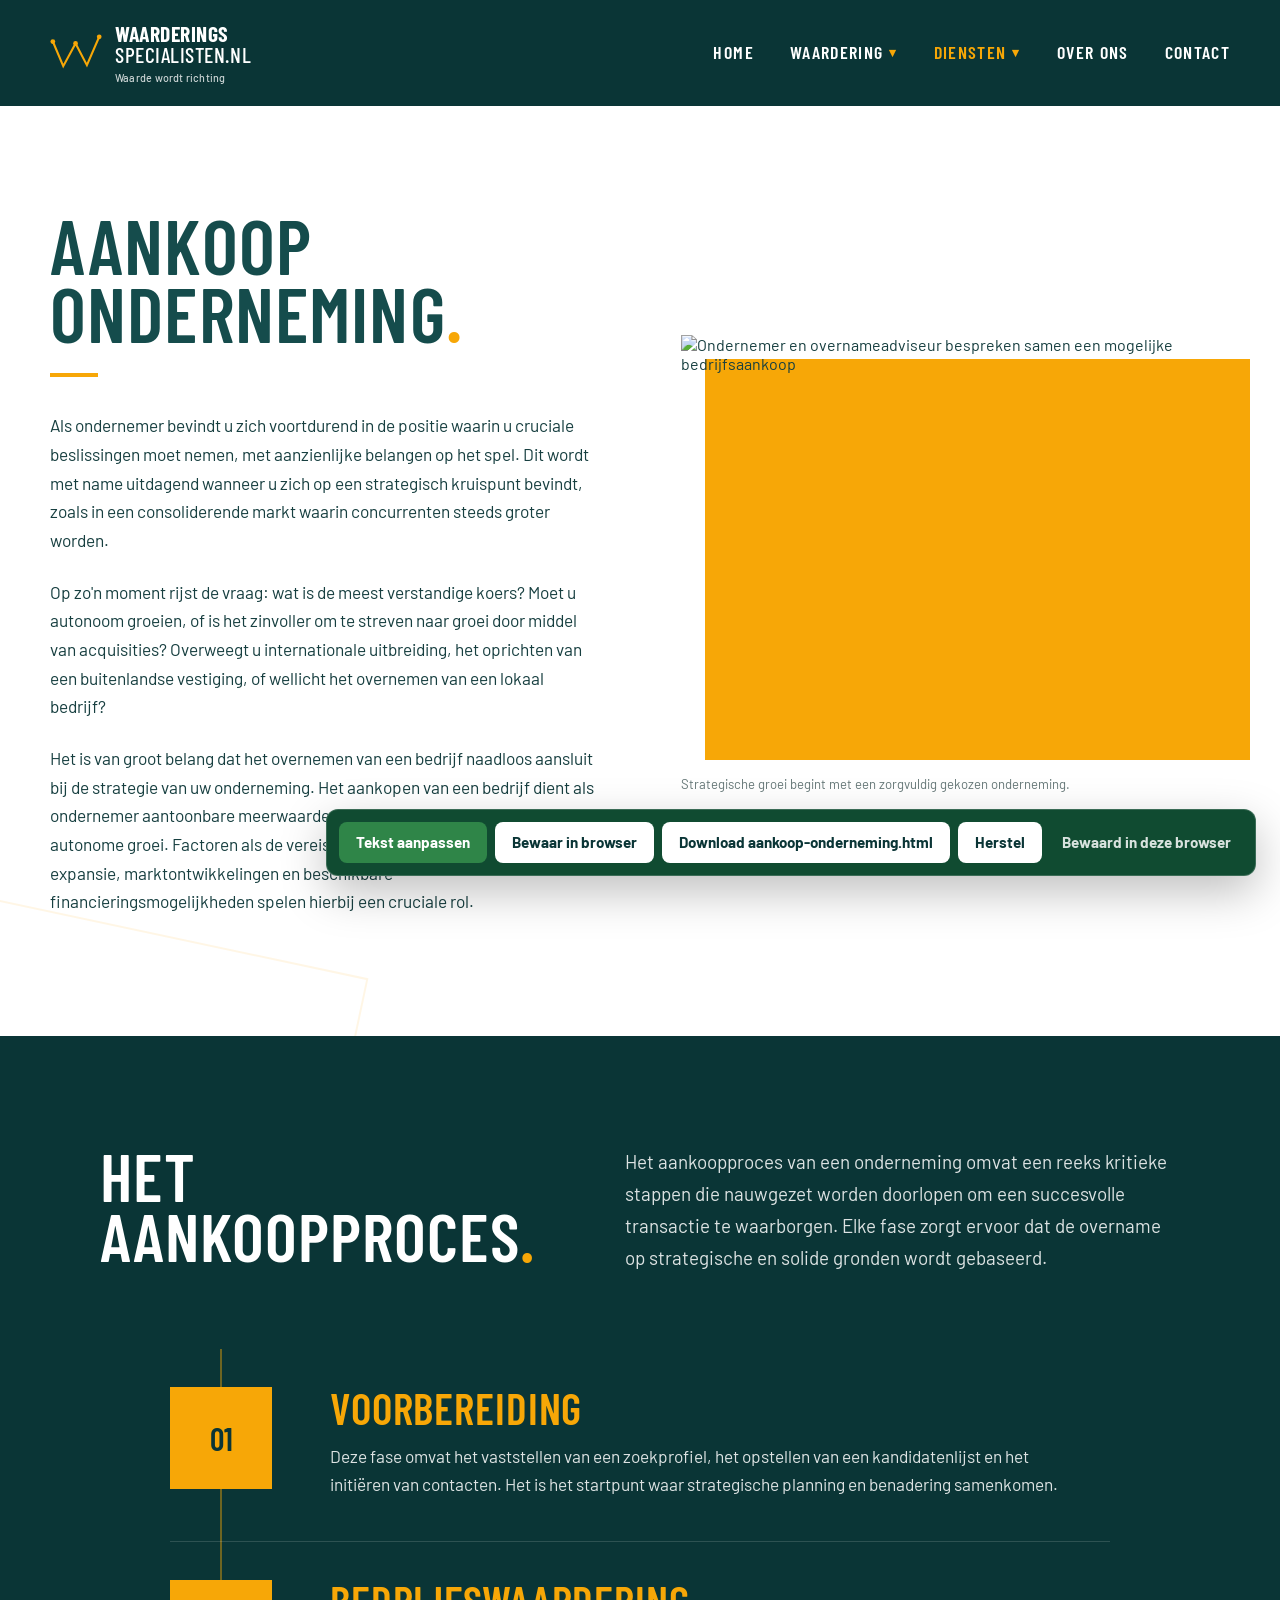
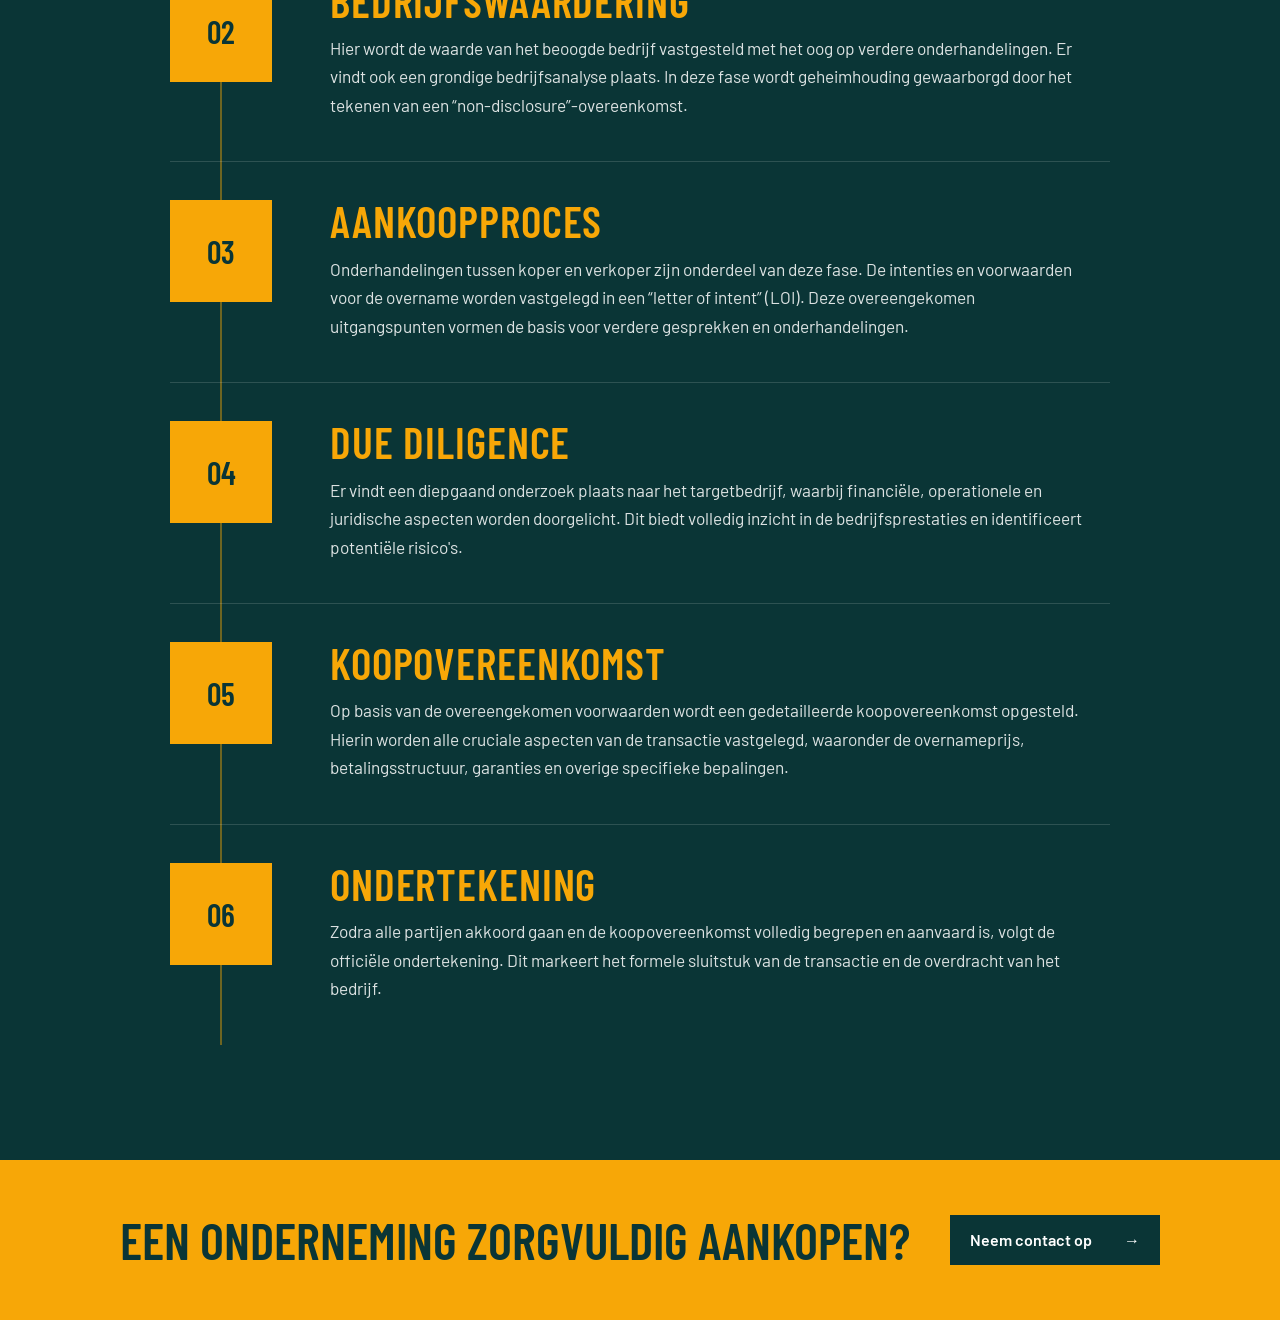
==== aankoop-onderneming.html @ 6576b776 "Add files via upload" ====
<!doctype html>
<html lang="nl">
<head>
  <meta charset="UTF-8">
  <meta name="viewport" content="width=device-width, initial-scale=1.0">
  <meta name="description" content="Begeleiding bij de aankoop van een onderneming: van voorbereiding en bedrijfswaardering tot due diligence, koopovereenkomst en ondertekening.">
  <title>Aankoop onderneming | Waarderingsspecialisten.nl</title>
  <link rel="preconnect" href="https://fonts.googleapis.com">
  <link rel="preconnect" href="https://fonts.gstatic.com" crossorigin>
  <link href="https://fonts.googleapis.com/css2?family=Barlow:wght@400;500;600;700&family=Barlow+Condensed:wght@500;600;700&display=swap" rel="stylesheet">
  <link rel="stylesheet" href="styles.css">
</head>
<body class="subpage sale-page purchase-page">
  <header class="site-header">
    <a class="brand" href="index.html#home" aria-label="Waarderingsspecialisten.nl home">
      <svg class="brand-mark" viewBox="0 0 56 42" aria-hidden="true">
        <path d="M3 9 14 35 27 11 39 34 52 4"></path>
        <circle cx="3" cy="9" r="2.5"></circle><circle cx="27" cy="11" r="2.5"></circle><circle cx="52" cy="4" r="2.5"></circle>
      </svg>
      <span class="brand-copy"><strong>WAARDERINGS</strong>SPECIALISTEN.NL<small>Waarde wordt richting</small></span>
    </a>
    <nav class="main-nav" aria-label="Hoofdnavigatie">
      <a href="index.html#home">Home</a>
      <div class="nav-dropdown">
        <button class="nav-dropdown-toggle" type="button" aria-expanded="false">Waardering <span>▾</span></button>
        <div class="dropdown-menu">
          <a href="aanleiding-waardering.html">Aanleiding waardering</a>
          <a href="waarderen.html">Waarderen</a>
        </div>
      </div>
      <div class="nav-dropdown services-dropdown">
        <button class="nav-dropdown-toggle active" type="button" aria-expanded="false">Diensten <span>▾</span></button>
        <div class="dropdown-menu services-menu">
          <div class="submenu-parent">
            <button class="submenu-toggle" type="button" aria-expanded="false">Waardering <span>›</span></button>
            <div class="services-submenu">
              <a href="aanleiding-waardering.html#verkoop">Verkoop onderneming</a>
              <a href="aanleiding-waardering.html#aankoop">Aankoop onderneming</a>
              <a href="aanleiding-waardering.html#overdracht">Bedrijfsoverdracht binnen de familie</a>
              <a href="aanleiding-waardering.html#managementparticipatie">Managementparticipatie</a>
              <a href="aanleiding-waardering.html#echtscheiding">Echtscheiding</a>
              <a href="aanleiding-waardering.html#duurzame-opbrengsten">Duurzame opbrengsten</a>
            </div>
          </div>
          <div class="submenu-parent">
            <button class="submenu-toggle" type="button" aria-expanded="false">Overige diensten <span>›</span></button>
            <div class="services-submenu other-services-submenu">
              <a href="verkoop-onderneming.html">Verkoop onderneming</a>
              <a class="active-submenu" href="aankoop-onderneming.html">Aankoop onderneming</a>
              <a href="groeiformule-mkb.html">Groeiformule voor het MKB</a>
            </div>
          </div>
          <div class="submenu-parent">
            <button class="submenu-toggle" type="button" aria-expanded="false">Kennissessie <span>›</span></button>
            <div class="services-submenu knowledge-submenu">
              <a href="kennissessie-waardebepaling.html">Waardebepaling</a>
              <a href="kennissessie-verkoop-onderneming.html">Verkoop van onderneming</a>
              <a href="kennissessie-aankoop-onderneming.html">Aankoop van onderneming</a>
              <a href="kennissessie-groeiformule-mkb.html">Groeiformule voor het MKB</a>
            </div>
          </div>
        </div>
      </div>
      <a href="over-ons.html">Over ons</a>
      <a href="#contact">Contact</a>
    </nav>
  </header>

  <main>
    <section class="sale-intro" aria-labelledby="purchase-title">
      <div class="sale-intro-grid">
        <div class="sale-copy">
          <h1 id="purchase-title">Aankoop onderneming<span>.</span></h1>
          <div class="gold-line"></div>
          <p>Als ondernemer bevindt u zich voortdurend in de positie waarin u cruciale beslissingen moet nemen, met aanzienlijke belangen op het spel. Dit wordt met name uitdagend wanneer u zich op een strategisch kruispunt bevindt, zoals in een consoliderende markt waarin concurrenten steeds groter worden.</p>
          <p>Op zo'n moment rijst de vraag: wat is de meest verstandige koers? Moet u autonoom groeien, of is het zinvoller om te streven naar groei door middel van acquisities? Overweegt u internationale uitbreiding, het oprichten van een buitenlandse vestiging, of wellicht het overnemen van een lokaal bedrijf?</p>
          <p>Het is van groot belang dat het overnemen van een bedrijf naadloos aansluit bij de strategie van uw onderneming. Het aankopen van een bedrijf dient als ondernemer aantoonbare meerwaarde te bieden ten opzichte van autonome groei. Factoren als de vereiste snelheid van groei, internationale expansie, marktontwikkelingen en beschikbare financieringsmogelijkheden spelen hierbij een cruciale rol.</p>
        </div>
        <figure class="sale-image">
          <img src="assets/aankoop-onderneming.png" alt="Ondernemer en overnameadviseur bespreken samen een mogelijke bedrijfsaankoop">
          <figcaption>Strategische groei begint met een zorgvuldig gekozen onderneming.</figcaption>
        </figure>
      </div>
    </section>

    <section class="sale-process" aria-labelledby="purchase-process-title">
      <div class="sale-process-heading">
        <h2 id="purchase-process-title">Het aankoopproces<span>.</span></h2>
        <p>Het aankoopproces van een onderneming omvat een reeks kritieke stappen die nauwgezet worden doorlopen om een succesvolle transactie te waarborgen. Elke fase zorgt ervoor dat de overname op strategische en solide gronden wordt gebaseerd.</p>
      </div>
      <ol class="process-timeline">
        <li>
          <span class="process-number">01</span>
          <div><h3>Voorbereiding</h3><p>Deze fase omvat het vaststellen van een zoekprofiel, het opstellen van een kandidatenlijst en het initiëren van contacten. Het is het startpunt waar strategische planning en benadering samenkomen.</p></div>
        </li>
        <li>
          <span class="process-number">02</span>
          <div><h3>Bedrijfswaardering</h3><p>Hier wordt de waarde van het beoogde bedrijf vastgesteld met het oog op verdere onderhandelingen. Er vindt ook een grondige bedrijfsanalyse plaats. In deze fase wordt geheimhouding gewaarborgd door het tekenen van een “non-disclosure”-overeenkomst.</p></div>
        </li>
        <li>
          <span class="process-number">03</span>
          <div><h3>Aankoopproces</h3><p>Onderhandelingen tussen koper en verkoper zijn onderdeel van deze fase. De intenties en voorwaarden voor de overname worden vastgelegd in een “letter of intent” (LOI). Deze overeengekomen uitgangspunten vormen de basis voor verdere gesprekken en onderhandelingen.</p></div>
        </li>
        <li>
          <span class="process-number">04</span>
          <div><h3>Due diligence</h3><p>Er vindt een diepgaand onderzoek plaats naar het targetbedrijf, waarbij financiële, operationele en juridische aspecten worden doorgelicht. Dit biedt volledig inzicht in de bedrijfsprestaties en identificeert potentiële risico's.</p></div>
        </li>
        <li>
          <span class="process-number">05</span>
          <div><h3>Koopovereenkomst</h3><p>Op basis van de overeengekomen voorwaarden wordt een gedetailleerde koopovereenkomst opgesteld. Hierin worden alle cruciale aspecten van de transactie vastgelegd, waaronder de overnameprijs, betalingsstructuur, garanties en overige specifieke bepalingen.</p></div>
        </li>
        <li>
          <span class="process-number">06</span>
          <div><h3>Ondertekening</h3><p>Zodra alle partijen akkoord gaan en de koopovereenkomst volledig begrepen en aanvaard is, volgt de officiële ondertekening. Dit markeert het formele sluitstuk van de transactie en de overdracht van het bedrijf.</p></div>
        </li>
      </ol>
    </section>

    <section class="subpage-footer" id="contact">
      <h2>Een onderneming zorgvuldig aankopen?</h2>
      <a href="mailto:info@waarderingsspecialisten.nl">Neem contact op <span>→</span></a>
    </section>
  </main>
  <script src="script.js"></script>
</body>
</html>
---- styles.css ----
:root {
  --teal: #154c4c;
  --teal-dark: #0a3536;
  --gold: #f7a707;
  --gold-soft: #f2c66d;
  --white: #ffffff;
  --ink: #173f40;
  --body: "Barlow", Arial, sans-serif;
  --display: "Barlow Condensed", "Arial Narrow", sans-serif;
}

* { box-sizing: border-box; }
html { scroll-behavior: smooth; scroll-padding-top: 90px; }
body { margin: 0; min-width: 320px; color: var(--ink); background: var(--white); font-family: var(--body); }

.site-header {
  position: absolute;
  z-index: 10;
  top: 0;
  left: 0;
  right: 0;
  height: 106px;
  display: flex;
  align-items: center;
  justify-content: space-between;
  padding: 0 max(38px, calc((100vw - 1180px) / 2));
}

.brand { display: flex; align-items: center; gap: 12px; color: var(--white); text-decoration: none; }
.brand-mark { width: 53px; fill: none; stroke: var(--gold); stroke-width: 2.2; }
.brand-mark circle { fill: var(--gold); stroke: none; }
.brand-copy { display: flex; flex-direction: column; font: 500 1.35rem/1 var(--display); letter-spacing: .025em; }
.brand-copy strong { font-weight: 700; }
.brand-copy small { margin-top: 7px; color: rgba(255,255,255,.78); font: 500 .67rem/1 var(--body); letter-spacing: .02em; }

.main-nav { display: flex; align-items: center; gap: 36px; }
.main-nav > a, .nav-dropdown-toggle { position: relative; color: var(--white); text-decoration: none; text-transform: uppercase; font: 600 1.12rem/1 var(--display); letter-spacing: .075em; }
.main-nav > a::after, .nav-dropdown-toggle::after { content: ""; position: absolute; left: 0; right: 100%; bottom: -9px; height: 2px; background: var(--gold); transition: right .2s ease; }
.main-nav > a:hover::after, .main-nav > a:focus-visible::after, .main-nav > a.active::after, .nav-dropdown:hover .nav-dropdown-toggle::after, .nav-dropdown:focus-within .nav-dropdown-toggle::after, .nav-dropdown.open .nav-dropdown-toggle::after { right: 0; }
.main-nav a.active { color: var(--gold); }
.nav-dropdown { position: relative; }
.nav-dropdown-toggle { display: flex; align-items: center; gap: 6px; padding: 0; border: 0; background: transparent; cursor: pointer; }
.nav-dropdown-toggle span { color: var(--gold); font-size: .75em; transition: transform .2s ease; }
.nav-dropdown.open .nav-dropdown-toggle span, .nav-dropdown:hover .nav-dropdown-toggle span { transform: rotate(180deg); }
.dropdown-menu { position: absolute; top: calc(100% + 19px); left: -18px; width: 245px; padding: 8px; background: var(--white); box-shadow: 0 16px 42px rgba(3,35,36,.22); opacity: 0; visibility: hidden; transform: translateY(-7px); transition: opacity .18s ease, transform .18s ease, visibility .18s ease; }
.nav-dropdown:hover .dropdown-menu, .nav-dropdown:focus-within .dropdown-menu, .nav-dropdown.open .dropdown-menu { opacity: 1; visibility: visible; transform: translateY(0); }
.dropdown-menu a { display: flex; align-items: center; justify-content: space-between; padding: 13px 12px; color: var(--teal); text-decoration: none; text-transform: none; font: 600 1rem/1.25 var(--body); letter-spacing: 0; }
.dropdown-menu a:hover, .dropdown-menu a:focus-visible { color: var(--white); background: var(--teal); }
.dropdown-menu a::after { content: "→"; color: var(--gold); }
.dropdown-menu .pending { color: #718282; cursor: default; }
.dropdown-menu .pending::after { display: none; }
.dropdown-menu small { font-size: .65rem; font-weight: 500; }
.services-menu { left: -60px; width: 265px; }
.services-dropdown.open > .services-menu, .services-dropdown:hover > .services-menu, .services-dropdown:focus-within > .services-menu { opacity: 1; visibility: visible; transform: translateY(0); }
.submenu-parent { position: relative; }
.submenu-toggle { display: flex; align-items: center; justify-content: space-between; width: 100%; padding: 13px 12px; border: 0; color: var(--teal); background: transparent; cursor: pointer; font: 600 1rem/1.25 var(--body); text-align: left; }
.submenu-toggle span { color: var(--gold); font-size: 1.25rem; transition: transform .2s ease; }
.submenu-toggle:hover, .submenu-toggle:focus-visible, .submenu-parent.submenu-open > .submenu-toggle { color: var(--white); background: var(--teal); }
.submenu-parent.submenu-open > .submenu-toggle span { transform: translateX(3px); }
.services-submenu { position: absolute; z-index: 2; top: -8px; left: calc(100% + 8px); width: 330px; padding: 8px; background: var(--teal-dark); box-shadow: 0 16px 42px rgba(3,35,36,.28); opacity: 0; visibility: hidden; transform: translateX(-8px); transition: opacity .18s ease, transform .18s ease, visibility .18s ease; }
.submenu-parent:hover .services-submenu, .submenu-parent:focus-within .services-submenu, .submenu-parent.submenu-open .services-submenu { opacity: 1; visibility: visible; transform: translateX(0); }
.services-submenu a { color: var(--white); }
.services-submenu a:hover, .services-submenu a:focus-visible { color: var(--teal-dark); background: var(--gold); }
.services-submenu a::after { color: var(--gold); }
.services-submenu a:hover::after, .services-submenu a:focus-visible::after { color: var(--teal-dark); }
.services-submenu .future-link { color: var(--white); cursor: default; }
.services-submenu .future-link::after { display: none; }
.services-submenu .future-link:hover, .services-submenu .future-link:focus-visible { color: var(--white); background: transparent; }
.dropdown-menu .menu-text-item { color: var(--teal); }

.hero {
  min-height: 700px;
  position: relative;
  display: flex;
  align-items: center;
  overflow: hidden;
  color: var(--white);
  background-color: var(--teal-dark);
  background-image: linear-gradient(90deg, rgba(9,53,54,.94) 0%, rgba(9,53,54,.74) 42%, rgba(9,53,54,.22) 74%), url("assets/hero-advisory.png");
  background-size: cover;
  background-position: center;
}
.hero::after { content: ""; position: absolute; z-index: 2; left: -2%; right: -2%; bottom: -54px; height: 92px; background: var(--white); transform: rotate(-2.2deg); }
.hero-content { position: relative; z-index: 3; width: min(1180px, calc(100% - 76px)); margin: 58px auto 0; }
.hero h1 { max-width: 730px; margin: 0 0 22px; font: 600 clamp(4.8rem, 7vw, 7.2rem)/.88 var(--display); text-transform: uppercase; letter-spacing: .015em; }
.hero h1 span { color: var(--gold); }
.hero p { max-width: 510px; margin: 0 0 32px; font-size: 1.26rem; line-height: 1.45; font-weight: 500; }
.hero-button { display: inline-flex; align-items: center; justify-content: space-between; min-width: 210px; padding: 14px 20px; color: var(--teal-dark); background: var(--gold); text-decoration: none; font-weight: 600; transition: transform .2s ease, background .2s ease; }
.hero-button:hover, .hero-button:focus-visible { transform: translateY(-2px); background: var(--gold-soft); }
.hero-chart { position: absolute; z-index: 1; left: 0; bottom: 26px; width: 340px; opacity: .45; }
.hero-chart path { fill: none; stroke: var(--gold); stroke-width: 2; }

.valuation { padding: 118px 0 110px; background: var(--white); }
.content-grid { display: grid; grid-template-columns: .75fr 1.25fr; gap: 100px; width: min(1080px, calc(100% - 76px)); margin: 0 auto; }
.section-title h2 { margin: 0; font: 600 clamp(3.8rem, 5.4vw, 5.5rem)/.9 var(--display); text-transform: uppercase; letter-spacing: .02em; }
.section-title h2 span { color: var(--gold); }
.gold-line { width: 48px; height: 4px; margin-top: 28px; background: var(--gold); }
.text-content { max-width: 680px; }
.text-content p { margin: 0 0 25px; font-size: 1.12rem; line-height: 1.7; }
.text-content .lead { margin-bottom: 22px; color: var(--teal); font-size: 1.55rem; line-height: 1.4; font-weight: 600; }
.contact-link { display: inline-block; margin-top: 8px; color: #b87900; font-weight: 600; text-decoration: underline; text-decoration-thickness: 1px; text-underline-offset: 6px; }
.contact-link span { margin-left: 8px; }

.about-story {
  position: relative;
  overflow: hidden;
  padding: 122px 38px 116px;
  background: #f8faf8;
}
.about-story::before {
  content: "";
  position: absolute;
  left: -90px;
  top: 76px;
  width: 290px;
  height: 290px;
  border: 2px solid rgba(247,167,7,.35);
  transform: rotate(12deg);
}
.about-story-grid, .founder-grid {
  position: relative;
  z-index: 1;
  display: grid;
  grid-template-columns: 1.08fr .92fr;
  gap: 78px;
  align-items: center;
  width: min(1180px, 100%);
  margin: 0 auto;
}
.about-kicker {
  margin: 0 0 18px;
  color: var(--gold);
  font: 700 .86rem/1 var(--body);
  letter-spacing: .18em;
  text-transform: uppercase;
}
.about-copy h1, .about-copy h2, .founder-copy h2 {
  margin: 0 0 24px;
  color: var(--teal);
  font: 600 clamp(3.6rem, 5.2vw, 5.4rem)/.9 var(--display);
  letter-spacing: .02em;
  text-transform: uppercase;
}
.about-copy h1 span, .about-copy h2 span, .founder-copy h2 span { color: var(--gold); }
.about-subtitle {
  margin: 0 0 28px;
  color: var(--teal-dark);
  font-size: 1.42rem;
  line-height: 1.45;
}
.about-copy p:not(.about-kicker):not(.about-subtitle), .founder-copy p:not(.about-kicker) {
  margin: 0 0 22px;
  font-size: 1.1rem;
  line-height: 1.72;
}
.about-copy p:last-child, .founder-copy p:last-child { margin-bottom: 0; }
.about-photo, .founder-photo {
  position: relative;
  margin: 0;
}
.about-photo::before, .founder-photo::before {
  content: "";
  position: absolute;
  inset: 24px -18px -18px 24px;
  z-index: -1;
  background: var(--gold);
}
.about-photo img, .founder-photo img {
  display: block;
  width: 100%;
  aspect-ratio: 16 / 9;
  object-fit: cover;
  border-radius: 22px;
  box-shadow: 0 24px 60px rgba(6,38,39,.16);
}
.founder-story {
  position: relative;
  overflow: hidden;
  padding: 116px 38px 124px;
  color: var(--white);
  background: var(--teal-dark);
}
.founder-story::after {
  content: "";
  position: absolute;
  right: -105px;
  bottom: -135px;
  width: 420px;
  height: 260px;
  border: 2px solid rgba(247,167,7,.42);
  transform: rotate(-10deg);
}
.founder-grid { grid-template-columns: .92fr 1.08fr; }
.founder-copy h2 { color: var(--white); }
.founder-copy p:not(.about-kicker) { color: rgba(255,255,255,.86); }
.founder-photo::before { inset: -18px 24px 24px -18px; }

.edit-toolbar {
  position: fixed;
  right: 24px;
  bottom: 24px;
  z-index: 100;
  display: flex;
  align-items: center;
  flex-wrap: wrap;
  gap: 8px;
  max-width: calc(100vw - 48px);
  padding: 12px;
  border: 1px solid rgba(255,255,255,.18);
  border-radius: 12px;
  background: #104b31;
  box-shadow: 0 16px 45px rgba(0,0,0,.25);
  backdrop-filter: blur(10px);
}
.edit-toolbar button {
  border: 0;
  border-radius: 8px;
  padding: 13px 17px;
  color: var(--teal-dark);
  background: var(--white);
  font: 700 .95rem/1 var(--body);
  cursor: pointer;
}
.edit-toolbar .edit-toggle {
  color: var(--white);
  background: #2f8548;
}
.edit-toolbar button.secondary {
  color: var(--teal-dark);
  background: var(--white);
}
.edit-toolbar button:hover, .edit-toolbar button:focus-visible {
  transform: translateY(-1px);
}
.edit-status {
  padding: 0 12px;
  color: rgba(255,255,255,.84);
  font-size: .95rem;
  font-weight: 700;
  white-space: nowrap;
}
body.edit-mode [data-edit-key] {
  outline: 2px dashed rgba(247,167,7,.78);
  outline-offset: 6px;
  cursor: text;
}
body.edit-mode [data-edit-key]:focus {
  outline-style: solid;
  background: rgba(247,167,7,.08);
}
body.edit-mode .edit-toolbar .edit-toggle {
  color: var(--white);
  background: #2f8548;
}

.contact-band { display: grid; grid-template-columns: .85fr 1fr auto; align-items: center; gap: 65px; padding: 60px max(38px, calc((100vw - 1180px) / 2)); color: var(--teal-dark); background: var(--gold); }
.contact-band h2 { margin: 0; font: 600 3.5rem/.88 var(--display); text-transform: uppercase; }
.contact-band p { max-width: 470px; margin: 0; font-size: 1.05rem; line-height: 1.55; }
.contact-band > a { display: inline-flex; justify-content: space-between; gap: 34px; min-width: 220px; padding: 15px 20px; color: var(--white); background: var(--teal-dark); text-decoration: none; font-weight: 600; }

/* Aanleiding waardering */
.subpage .site-header { position: relative; background: var(--teal-dark); }
.subpage .brand { flex-shrink: 0; }
.subpage .nav-dropdown-toggle.active { color: var(--gold); }
.reason-intro { position: relative; overflow: hidden; padding: 105px 38px 115px; color: var(--white); background: var(--teal); }
.reason-intro::before { content: ""; position: absolute; right: -70px; bottom: -135px; width: 520px; height: 320px; opacity: .16; border: 2px solid var(--gold); transform: rotate(-12deg); }
.reason-intro-inner { position: relative; z-index: 1; width: min(980px, 100%); margin: 0 auto; }
.reason-intro h1 { margin: 0 0 35px; color: var(--gold); font: 600 clamp(4rem, 6vw, 6rem)/.92 var(--display); text-transform: uppercase; letter-spacing: .02em; }
.reason-intro p { max-width: 900px; margin: 0; font-size: clamp(1.25rem, 2vw, 1.65rem); line-height: 1.55; }
.reasons { background: var(--white); }
.reason-row { padding: 76px 38px; }
.reason-row.dark { color: var(--white); background: var(--teal); }
.reason-row.light { color: var(--ink); background: var(--white); }
.reason-row-inner { display: grid; grid-template-columns: 180px 1fr; gap: 55px; align-items: start; width: min(1040px, 100%); margin: 0 auto; }
.reason-number { color: var(--gold); font: 500 6rem/.8 var(--display); opacity: .9; }
.reason-copy h2 { margin: 0 0 20px; font: 600 clamp(2.5rem, 4vw, 4rem)/.95 var(--display); text-transform: uppercase; letter-spacing: .015em; }
.reason-copy p { max-width: 790px; margin: 0; font-size: 1.18rem; line-height: 1.65; }
.reason-row.light .reason-copy h2 { color: var(--teal); }
.reason-row.dark .reason-copy h2 { color: var(--gold); }
.reason-row:nth-child(even) .reason-row-inner { grid-template-columns: 1fr 180px; }
.reason-row:nth-child(even) .reason-number { grid-column: 2; grid-row: 1; text-align: right; }
.reason-row:nth-child(even) .reason-copy { grid-column: 1; grid-row: 1; }
.subpage-footer { display: grid; grid-template-columns: 1fr auto; align-items: center; gap: 40px; padding: 55px max(38px, calc((100vw - 1040px) / 2)); color: var(--teal-dark); background: var(--gold); }
.subpage-footer h2 { margin: 0; font: 600 3.2rem/.9 var(--display); text-transform: uppercase; }
.subpage-footer a { display: inline-flex; gap: 32px; padding: 15px 20px; color: var(--white); background: var(--teal-dark); text-decoration: none; font-weight: 600; }

/* Waarderen */
.valuing-intro { position: relative; overflow: hidden; padding: 105px 38px 115px; background: var(--white); }
.valuing-intro::after { content: ""; position: absolute; left: -110px; bottom: -150px; width: 430px; height: 260px; opacity: .1; border: 2px solid var(--gold); transform: rotate(12deg); }
.valuing-grid { position: relative; z-index: 1; display: grid; grid-template-columns: 1fr 1fr; gap: 82px; align-items: center; width: min(1180px, 100%); margin: 0 auto; }
.valuing-copy h1 { margin: 0 0 27px; color: var(--teal); font: 600 clamp(4.2rem, 6vw, 6rem)/.92 var(--display); text-transform: uppercase; letter-spacing: .02em; }
.valuing-copy h1 span { color: var(--gold); }
.valuing-copy .gold-line { margin: 0 0 32px; }
.valuing-copy p { margin: 0 0 24px; font-size: 1.08rem; line-height: 1.68; }
.valuing-copy p:last-of-type { margin-bottom: 0; }
.dcf-link { color: #ad7300; font-weight: 600; text-decoration: underline; text-decoration-thickness: 2px; text-underline-offset: 4px; }
.dcf-link:hover, .dcf-link:focus-visible { color: var(--teal); }
.valuing-image { position: relative; }
.valuing-image::before { content: ""; position: absolute; z-index: -1; left: 24px; right: -20px; top: 24px; bottom: -20px; background: var(--gold); }
.valuing-image img { display: block; width: 100%; aspect-ratio: 4 / 3; object-fit: cover; }
.image-caption { display: block; margin-top: 30px; color: #667878; font-size: .82rem; }
.why-valuing { position: relative; padding: 105px 38px 110px; background-image: linear-gradient(rgba(255,255,255,.92), rgba(255,255,255,.92)), url("assets/hero-advisory.png"); background-size: cover; background-position: center; }
.why-valuing::before { content: ""; position: absolute; inset: 20px; border: 1px solid rgba(21,76,76,.12); pointer-events: none; }
.why-valuing-inner { position: relative; width: min(980px, 100%); margin: 0 auto; }
.why-valuing h2 { margin: 0; color: var(--teal); font: 600 clamp(3.8rem, 5vw, 5.2rem)/.92 var(--display); text-align: center; text-transform: uppercase; }
.why-valuing h2 span { color: var(--gold); }
.why-valuing .gold-line { margin: 27px auto 42px; }
.why-valuing p { margin: 0 0 27px; font-size: 1.18rem; line-height: 1.7; }
.why-valuing p:last-child { margin-bottom: 0; }
.why-valuing a { color: #9b6800; font-weight: 600; text-decoration: underline; text-decoration-thickness: 2px; text-underline-offset: 4px; }
.why-valuing a:hover, .why-valuing a:focus-visible { color: var(--teal); }
.reason-row { scroll-margin-top: 100px; }
.dcf-section { scroll-margin-top: 90px; overflow: hidden; color: var(--ink); background: var(--white); }
.dcf-heading { display: flex; align-items: flex-end; justify-content: space-between; gap: 50px; padding: 85px max(38px, calc((100vw - 1180px) / 2)); color: var(--white); background: var(--teal-dark); }
.dcf-section h2 { max-width: 760px; margin: 0; font: 600 clamp(4rem, 6vw, 6.2rem)/.86 var(--display); text-transform: uppercase; letter-spacing: .015em; }
.dcf-section h2 span { color: var(--gold); }
.back-to-intro { display: inline-flex; align-items: center; gap: 12px; flex: 0 0 auto; padding: 15px 19px; color: var(--teal-dark); background: var(--gold); font-weight: 600; text-decoration: none; transition: transform .2s ease, background .2s ease; }
.back-to-intro:hover, .back-to-intro:focus-visible { transform: translateY(-2px); background: var(--gold-soft); }
.back-to-intro span { font-size: 1.2rem; }
.dcf-story { display: grid; grid-template-columns: 1fr 1fr; gap: 82px; align-items: center; width: min(1180px, calc(100% - 76px)); margin: 0 auto; padding: 105px 0; }
.dcf-story-two { background: #eef3f2; box-shadow: 0 0 0 100vmax #eef3f2; clip-path: inset(0 -100vmax); }
.dcf-copy { position: relative; z-index: 1; }
.dcf-number { margin: 0 0 12px !important; color: var(--gold); font: 500 4.8rem/.75 var(--display); }
.dcf-copy h3 { margin: 0; color: var(--teal); font: 600 clamp(2.8rem, 4.2vw, 4.2rem)/.92 var(--display); text-transform: uppercase; letter-spacing: .015em; }
.dcf-copy .gold-line { margin: 24px 0 32px; }
.dcf-copy p { margin: 0 0 22px; font-size: 1.08rem; line-height: 1.65; }
.dcf-copy p:last-child { margin-bottom: 0; }
.dcf-image { position: relative; z-index: 1; margin: 0; }
.dcf-image::before { content: ""; position: absolute; z-index: -1; top: 22px; left: 22px; right: -18px; bottom: -18px; background: var(--gold); }
.dcf-story-two .dcf-image::before { left: -18px; right: 22px; }
.dcf-image img { display: block; width: 100%; aspect-ratio: 4 / 3; object-fit: cover; }
.dcf-return { display: flex; justify-content: center; padding: 42px 38px; background: var(--gold); }
.dcf-return a { display: inline-flex; align-items: center; gap: 12px; color: var(--white); background: var(--teal-dark); padding: 15px 20px; font-weight: 600; text-decoration: none; }
.dcf-return a:hover, .dcf-return a:focus-visible { color: var(--gold); }

/* Verkoop onderneming */
.sale-intro { position: relative; overflow: hidden; padding: 105px 38px 120px; background: var(--white); }
.sale-intro::after { content: ""; position: absolute; left: -120px; bottom: -175px; width: 460px; height: 280px; border: 2px solid var(--gold); opacity: .1; transform: rotate(12deg); }
.sale-intro-grid { position: relative; z-index: 1; display: grid; grid-template-columns: 1fr 1fr; gap: 82px; align-items: center; width: min(1180px, 100%); margin: 0 auto; }
.sale-copy h1 { margin: 0; color: var(--teal); font: 600 clamp(4.2rem, 6vw, 6rem)/.88 var(--display); text-transform: uppercase; letter-spacing: .015em; }
.sale-copy h1 span { color: var(--gold); }
.sale-copy .gold-line { margin: 27px 0 34px; }
.sale-copy p { margin: 0 0 23px; font-size: 1.08rem; line-height: 1.66; }
.sale-copy p:last-child { margin-bottom: 0; }
.sale-copy .straval-link { color: var(--teal); font-weight: 600; text-decoration-color: var(--gold); text-decoration-thickness: 2px; text-underline-offset: 4px; }
.sale-copy .straval-link:hover, .sale-copy .straval-link:focus-visible { color: #a16b00; }
.sale-image { position: relative; z-index: 1; margin: 0; }
.sale-image::before { content: ""; position: absolute; z-index: -1; left: 24px; right: -20px; top: 24px; bottom: 32px; background: var(--gold); }
.sale-image img { display: block; width: 100%; aspect-ratio: 4 / 3; object-fit: cover; }
.sale-image figcaption { margin-top: 29px; color: #667878; font-size: .82rem; }
.sale-process { padding: 110px 38px 115px; color: var(--white); background: var(--teal-dark); }
.sale-process-heading { display: grid; grid-template-columns: .8fr 1.2fr; gap: 90px; align-items: start; width: min(1080px, 100%); margin: 0 auto 75px; }
.sale-process-heading h2 { margin: 0; font: 600 clamp(3.8rem, 5.3vw, 5.4rem)/.88 var(--display); text-transform: uppercase; letter-spacing: .015em; }
.sale-process-heading h2 span { color: var(--gold); }
.sale-process-heading p { margin: 0; color: rgba(255,255,255,.86); font-size: 1.18rem; line-height: 1.7; }
.process-timeline { position: relative; width: min(940px, 100%); margin: 0 auto; padding: 0; list-style: none; }
.process-timeline::before { content: ""; position: absolute; top: 0; bottom: 0; left: 50px; width: 2px; background: rgba(247,167,7,.42); }
.process-timeline li { position: relative; display: grid; grid-template-columns: 125px 1fr; gap: 35px; padding: 38px 0 42px; border-bottom: 1px solid rgba(255,255,255,.14); }
.process-timeline li:last-child { border-bottom: 0; }
.process-number { position: relative; z-index: 1; display: grid; place-items: center; width: 102px; height: 102px; color: var(--teal-dark); background: var(--gold); font: 600 2rem/1 var(--display); }
.process-timeline h3 { margin: 0 0 13px; color: var(--gold); font: 600 clamp(2.1rem, 3.4vw, 3.2rem)/.95 var(--display); text-transform: uppercase; letter-spacing: .02em; }
.process-timeline p { max-width: 760px; margin: 0; color: rgba(255,255,255,.86); font-size: 1.08rem; line-height: 1.65; }
.growth-page .sale-copy h1 { font-size: clamp(3.7rem, 5.6vw, 5.55rem); }

/* Kennissessie waardebepaling */
.session-page .sale-copy h1 { font-size: clamp(3.6rem, 5.4vw, 5.35rem); }
.session-intro-link { color: var(--teal); font-weight: 600; text-decoration-color: var(--gold); text-decoration-thickness: 2px; text-underline-offset: 4px; }
.session-intro-link:hover, .session-intro-link:focus-visible { color: #a16b00; }
.session-details { padding: 105px 38px; color: var(--white); background: var(--teal-dark); }
.session-details-grid { display: grid; grid-template-columns: 1fr 1fr; gap: 90px; width: min(1080px, 100%); margin: 0 auto; }
.session-detail { padding-top: 25px; border-top: 3px solid var(--gold); }
.session-detail h2 { margin: 0 0 24px; color: var(--gold); font: 600 clamp(2.8rem, 4.5vw, 4.4rem)/.92 var(--display); text-transform: uppercase; letter-spacing: .02em; }
.session-detail p { margin: 0; color: rgba(255,255,255,.88); font-size: 1.16rem; line-height: 1.7; }
.session-detail a { color: var(--gold); font-weight: 600; text-underline-offset: 4px; }
.session-detail a:hover, .session-detail a:focus-visible { color: var(--gold-soft); }
.session-register { display: flex; align-items: center; justify-content: space-between; gap: 45px; padding: 62px max(38px, calc((100vw - 1080px) / 2)); color: var(--teal-dark); background: var(--gold); }
.session-register h2 { margin: 0 0 8px; font: 600 clamp(2.7rem, 4.2vw, 4.2rem)/.92 var(--display); text-transform: uppercase; }
.session-register p { margin: 0; font-size: 1.08rem; line-height: 1.55; }
.session-register-button { flex: 0 0 auto; display: inline-flex; align-items: center; justify-content: center; min-width: 170px; padding: 16px 24px; border: 2px solid var(--teal-dark); color: var(--white); background: var(--teal-dark); font-weight: 700; text-decoration: none; transition: color .2s ease, background .2s ease, transform .2s ease; }
.session-register-button:hover, .session-register-button:focus-visible { color: var(--teal-dark); background: transparent; transform: translateY(-2px); }

@media (max-width: 1350px) and (min-width: 981px) {
  .services-submenu { right: calc(100% + 8px); left: auto; transform: translateX(8px); }
  .submenu-parent:hover .services-submenu, .submenu-parent:focus-within .services-submenu, .submenu-parent.submenu-open .services-submenu { transform: translateX(0); }
}

@media (max-width: 980px) {
  .site-header { height: auto; min-height: 100px; align-items: flex-start; flex-direction: column; gap: 20px; padding-top: 24px; }
  .main-nav { flex-wrap: wrap; gap: 15px 25px; }
  .dropdown-menu { left: 0; }
  .hero { min-height: 760px; padding-top: 130px; background-position: 62% center; }
  .content-grid { grid-template-columns: 1fr; gap: 45px; }
  .about-story-grid, .founder-grid { grid-template-columns: 1fr; gap: 52px; }
  .founder-photo { grid-row: 2; }
  .founder-copy { grid-row: 1; }
  .contact-band { grid-template-columns: 1fr; gap: 25px; }
  .contact-band > a { width: fit-content; }
  .subpage .site-header { padding-bottom: 24px; }
  .reason-intro { padding-top: 90px; }
  .valuing-grid, .dcf-story { grid-template-columns: 1fr; }
  .sale-intro-grid, .sale-process-heading { grid-template-columns: 1fr; }
  .session-details-grid { grid-template-columns: 1fr; gap: 60px; }
  .valuing-grid { gap: 65px; }
  .sale-intro-grid { gap: 65px; }
  .sale-process-heading { gap: 35px; }
  .dcf-heading { align-items: flex-start; flex-direction: column; }
  .dcf-story { gap: 58px; }
  .dcf-story-two .dcf-copy { grid-row: 1; }
  .dcf-story-two .dcf-image { grid-row: 2; }
  .why-valuing { padding-top: 90px; }
}

@media (max-width: 620px) {
  .site-header { padding: 18px; }
  .brand-mark { width: 42px; }
  .brand-copy { font-size: 1.05rem; }
  .main-nav { gap: 13px 18px; }
  .main-nav > a, .nav-dropdown-toggle { font-size: .94rem; }
  .dropdown-menu { position: fixed; z-index: 50; top: 142px; left: 18px; right: 18px; width: auto; }
  .services-menu { max-height: calc(100vh - 162px); overflow-y: auto; }
  .services-submenu { position: static; width: auto; max-height: 0; padding: 0 8px; box-shadow: none; opacity: 1; visibility: visible; overflow: hidden; transform: none; transition: max-height .25s ease, padding .25s ease; }
  .submenu-parent:hover .services-submenu, .submenu-parent:focus-within .services-submenu { max-height: 0; padding-top: 0; padding-bottom: 0; }
  .submenu-parent.submenu-open .services-submenu { max-height: 460px; padding-top: 8px; padding-bottom: 8px; }
  .submenu-parent.submenu-open > .submenu-toggle span { transform: rotate(90deg); }
  .hero { min-height: 690px; background-position: 67% center; }
  .hero-content { width: calc(100% - 36px); margin-top: 90px; }
  .hero h1 { font-size: 4rem; }
  .hero p { max-width: 310px; font-size: 1.05rem; }
  .valuation { padding: 80px 0 75px; }
  .content-grid { width: calc(100% - 36px); }
  .section-title h2 { font-size: 3.7rem; }
  .text-content .lead { font-size: 1.3rem; }
  .text-content p { font-size: 1rem; }
  .contact-band { padding: 48px 18px; }
  .contact-band h2 { font-size: 3rem; }
  .about-story, .founder-story { padding: 78px 18px 86px; }
  .about-copy h1, .about-copy h2, .founder-copy h2 { font-size: clamp(2.65rem, 8vw, 3.15rem); }
  .about-subtitle { font-size: 1.2rem; }
  .about-copy p:not(.about-kicker):not(.about-subtitle), .founder-copy p:not(.about-kicker) { font-size: 1rem; }
  .about-photo::before, .founder-photo::before { inset: 14px -10px -10px 14px; }
  .founder-photo::before { inset: -10px 14px 14px -10px; }
  .reason-intro { padding: 75px 18px 82px; }
  .reason-intro h1 { font-size: 3.7rem; }
  .reason-intro p { font-size: 1.12rem; }
  .reason-row { padding: 58px 18px; }
  .reason-row-inner, .reason-row:nth-child(even) .reason-row-inner { grid-template-columns: 1fr; gap: 24px; }
  .reason-row:nth-child(even) .reason-number, .reason-row:nth-child(even) .reason-copy { grid-column: 1; grid-row: auto; text-align: left; }
  .reason-number { font-size: 4.5rem; }
  .reason-copy h2 { font-size: 2.8rem; }
  .reason-copy p { font-size: 1.05rem; }
  .subpage-footer { grid-template-columns: 1fr; padding: 45px 18px; }
  .subpage-footer h2 { font-size: 2.7rem; }
  .valuing-intro { padding: 74px 18px 90px; }
  .valuing-grid { gap: 48px; }
  .valuing-copy h1 { font-size: 3.8rem; }
  .valuing-copy p { font-size: 1rem; }
  .valuing-image::before { left: 12px; right: -10px; top: 12px; bottom: -10px; }
  .why-valuing { padding: 75px 18px 80px; }
  .why-valuing::before { inset: 10px; }
  .why-valuing h2 { font-size: 3.5rem; text-align: left; }
  .why-valuing .gold-line { margin-left: 0; }
  .why-valuing p { font-size: 1.05rem; }
  .dcf-heading { gap: 30px; padding: 65px 18px; }
  .dcf-section h2 { font-size: 3.55rem; }
  .back-to-intro { width: 100%; justify-content: space-between; }
  .dcf-story { width: calc(100% - 36px); padding: 78px 0; gap: 46px; }
  .dcf-number { font-size: 4rem; }
  .dcf-copy h3 { font-size: 3rem; }
  .dcf-copy p { font-size: 1rem; }
  .dcf-image::before { top: 12px; left: 12px; right: -9px; bottom: -9px; }
  .dcf-story-two .dcf-image::before { left: -9px; right: 12px; }
  .dcf-return { padding: 35px 18px; }
  .sale-intro { padding: 74px 18px 90px; }
  .session-page .sale-copy h1 { font-size: clamp(2.6rem, 13vw, 3.6rem); }
  .session-details { padding: 78px 18px; }
  .session-register { align-items: flex-start; flex-direction: column; padding: 54px 18px; }
  .sale-intro-grid { gap: 48px; }
  .sale-copy h1 { font-size: 3.75rem; }
  .sale-copy p { font-size: 1rem; }
  .sale-image::before { left: 12px; right: -10px; top: 12px; bottom: 25px; }
  .sale-process { padding: 78px 18px 82px; }
  .sale-process-heading { margin-bottom: 45px; }
  .sale-process-heading h2 { font-size: 3.5rem; }
  .sale-process-heading p { font-size: 1.05rem; }
  .process-timeline::before { left: 34px; }
  .process-timeline li { grid-template-columns: 72px 1fr; gap: 20px; padding: 28px 0 33px; }
  .process-timeline li > div { min-width: 0; }
  .process-number { width: 70px; height: 70px; font-size: 1.55rem; }
  .process-timeline h3 { overflow-wrap: anywhere; font-size: clamp(1.95rem, 8vw, 2.35rem); }
  .process-timeline p { font-size: 1rem; }
}

@media (prefers-reduced-motion: reduce) {
  html { scroll-behavior: auto; }
  *, *::before, *::after { transition: none !important; }
}
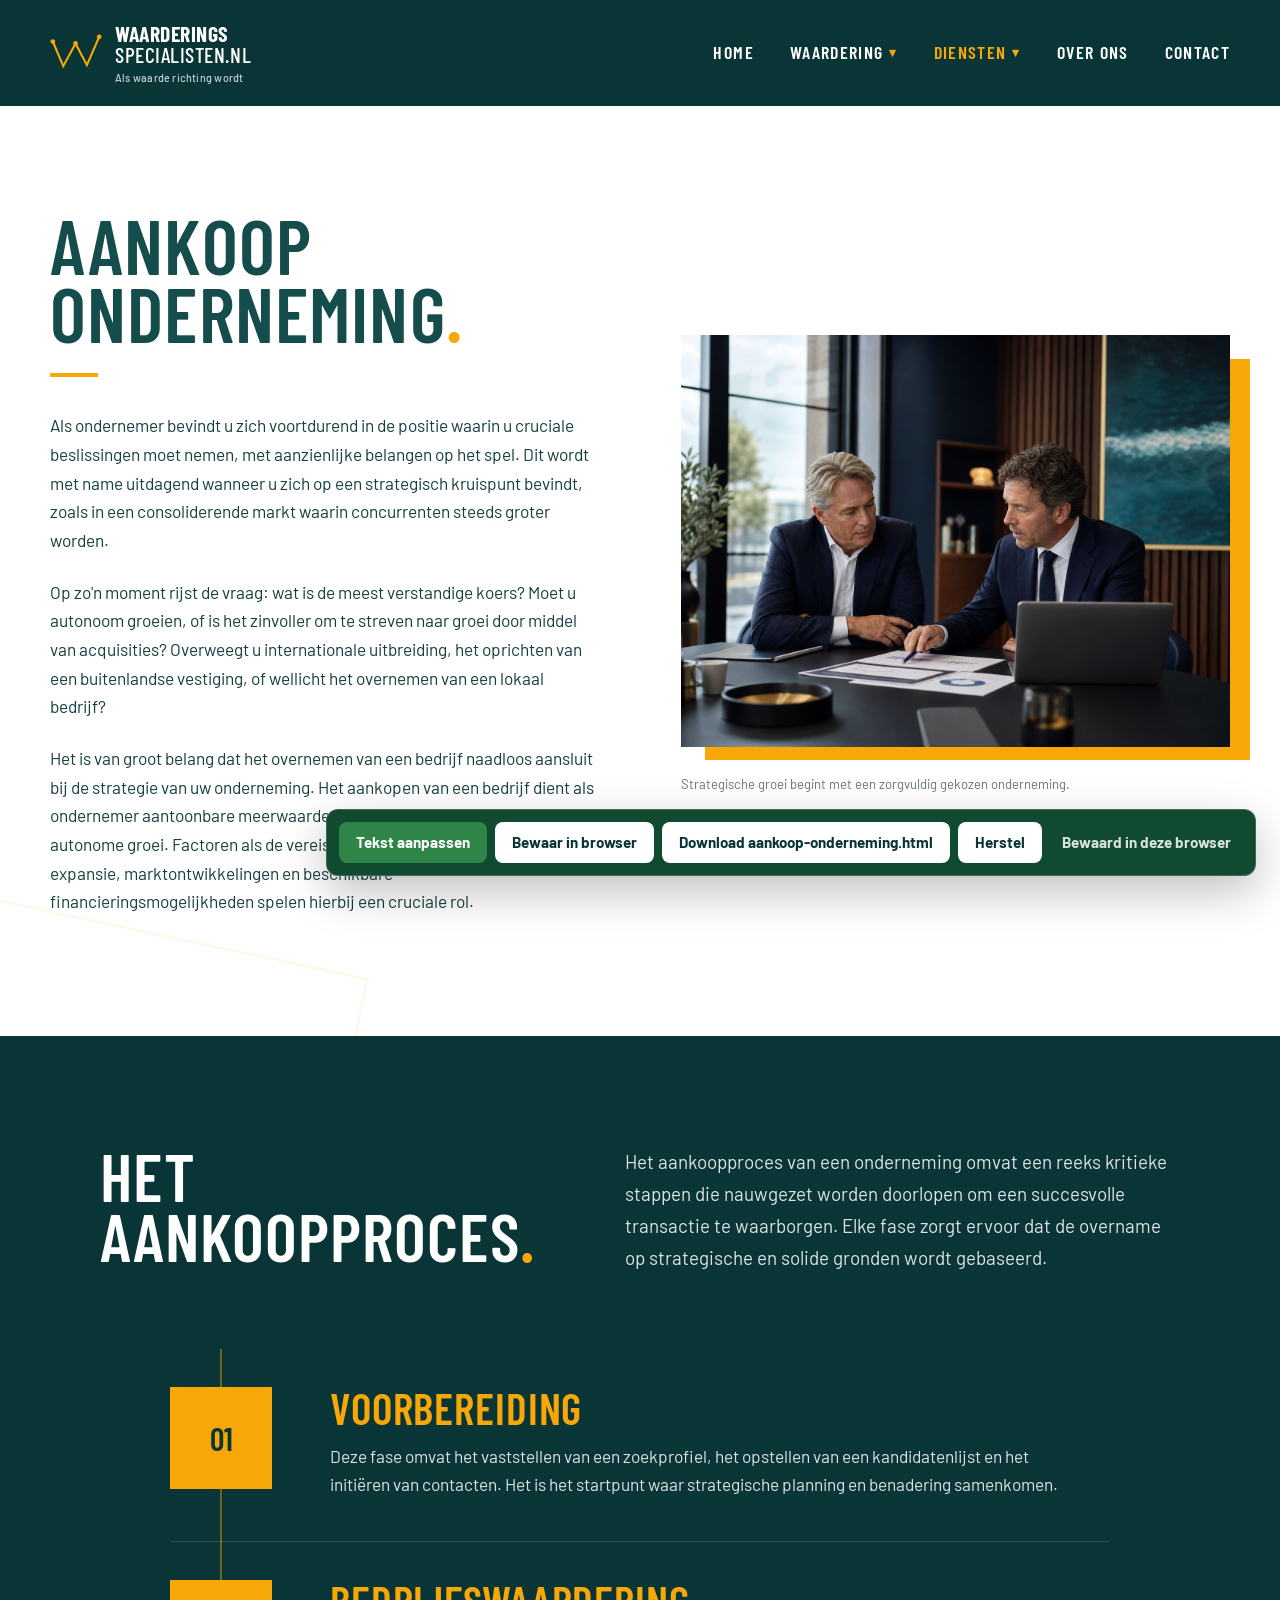
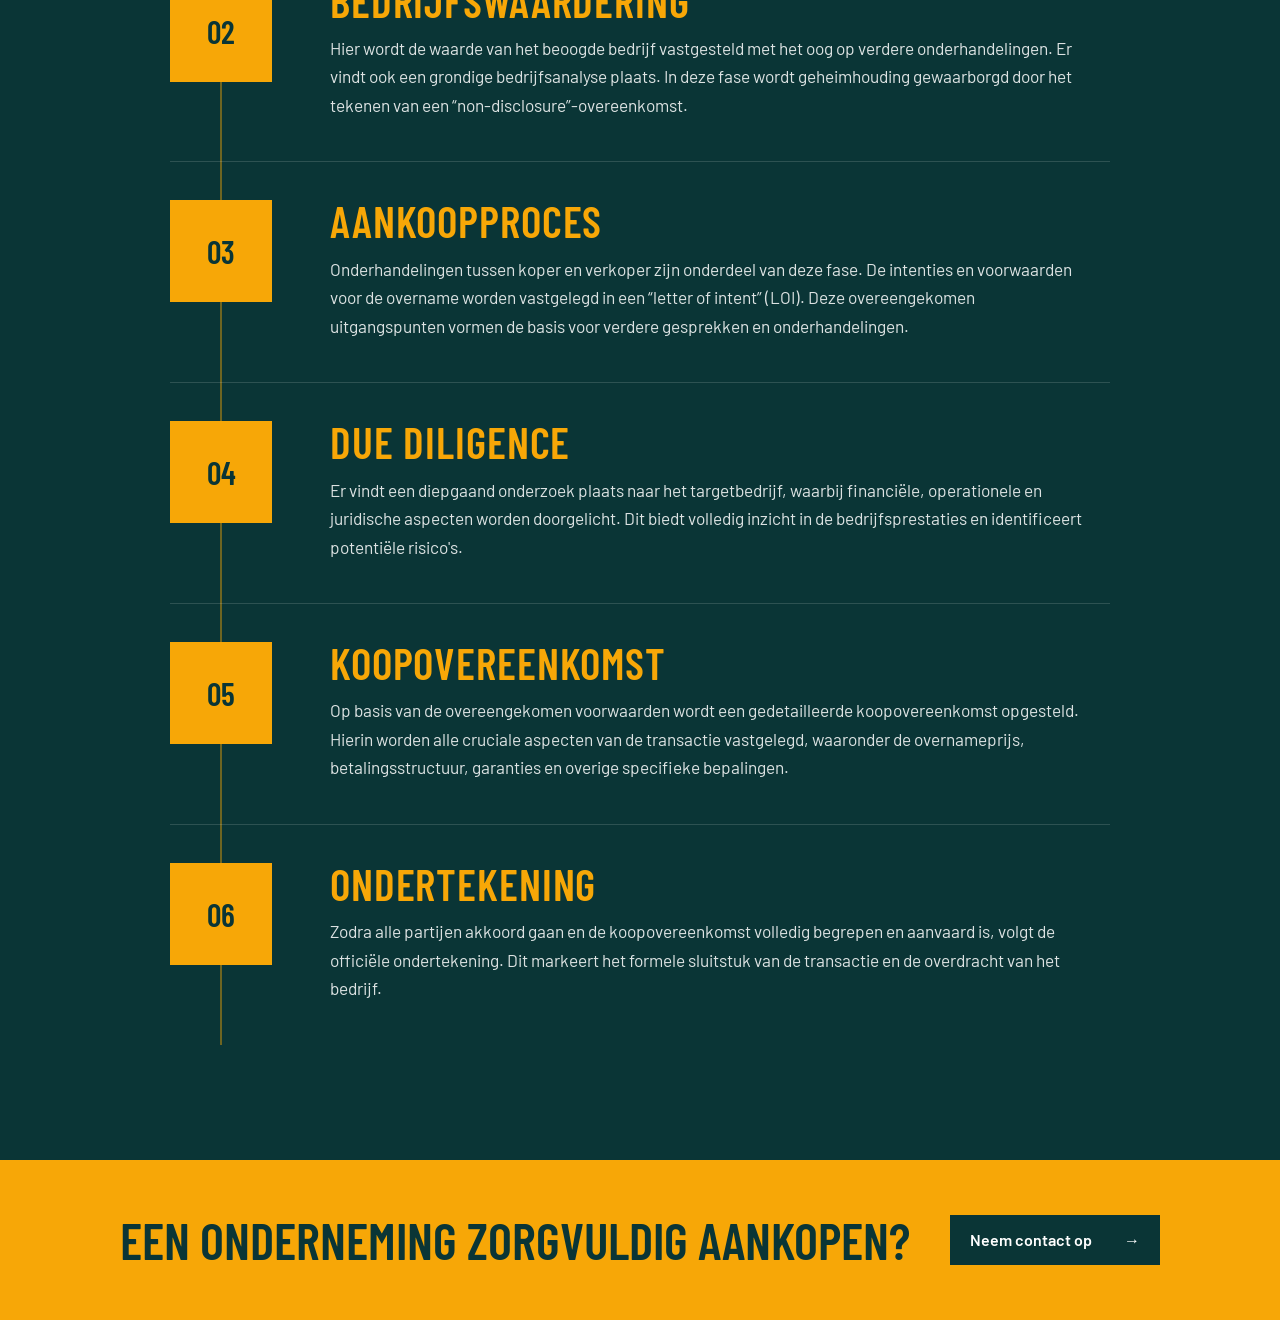
==== commit cf344750: "Add files via upload Update homepage, contactformulier en nieuwe pay-off" ====
--- a/aankoop-onderneming.html
+++ b/aankoop-onderneming.html
@@ -17,7 +17,7 @@
         <path d="M3 9 14 35 27 11 39 34 52 4"></path>
         <circle cx="3" cy="9" r="2.5"></circle><circle cx="27" cy="11" r="2.5"></circle><circle cx="52" cy="4" r="2.5"></circle>
       </svg>
-      <span class="brand-copy"><strong>WAARDERINGS</strong>SPECIALISTEN.NL<small>Waarde wordt richting</small></span>
+      <span class="brand-copy"><strong>WAARDERINGS</strong>SPECIALISTEN.NL<small>Als waarde richting wordt</small></span>
     </a>
     <nav class="main-nav" aria-label="Hoofdnavigatie">
       <a href="index.html#home">Home</a>
@@ -62,7 +62,7 @@
         </div>
       </div>
       <a href="over-ons.html">Over ons</a>
-      <a href="#contact">Contact</a>
+      <a href="contact.html">Contact</a>
     </nav>
   </header>
 
--- a/styles.css
+++ b/styles.css
@@ -85,8 +85,8 @@
 .hero h1 { max-width: 730px; margin: 0 0 22px; font: 600 clamp(4.8rem, 7vw, 7.2rem)/.88 var(--display); text-transform: uppercase; letter-spacing: .015em; }
 .hero h1 span { color: var(--gold); }
 .hero p { max-width: 510px; margin: 0 0 32px; font-size: 1.26rem; line-height: 1.45; font-weight: 500; }
-.hero-button { display: inline-flex; align-items: center; justify-content: space-between; min-width: 210px; padding: 14px 20px; color: var(--teal-dark); background: var(--gold); text-decoration: none; font-weight: 600; transition: transform .2s ease, background .2s ease; }
-.hero-button:hover, .hero-button:focus-visible { transform: translateY(-2px); background: var(--gold-soft); }
+.hero-button { display: inline-flex; align-items: center; justify-content: center; gap: 34px; min-width: 190px; padding: 13px 24px; border-radius: 18px; color: var(--teal-dark); background: var(--gold); box-shadow: 0 16px 34px rgba(0, 0, 0, .16); text-decoration: none; font-weight: 700; transition: transform .2s ease, background .2s ease, box-shadow .2s ease; }
+.hero-button:hover, .hero-button:focus-visible { transform: translateY(-2px); background: var(--gold-soft); box-shadow: 0 20px 42px rgba(0, 0, 0, .2); }
 .hero-chart { position: absolute; z-index: 1; left: 0; bottom: 26px; width: 340px; opacity: .45; }
 .hero-chart path { fill: none; stroke: var(--gold); stroke-width: 2; }
 
@@ -95,11 +95,15 @@
 .section-title h2 { margin: 0; font: 600 clamp(3.8rem, 5.4vw, 5.5rem)/.9 var(--display); text-transform: uppercase; letter-spacing: .02em; }
 .section-title h2 span { color: var(--gold); }
 .gold-line { width: 48px; height: 4px; margin-top: 28px; background: var(--gold); }
-.text-content { max-width: 680px; }
-.text-content p { margin: 0 0 25px; font-size: 1.12rem; line-height: 1.7; }
-.text-content .lead { margin-bottom: 22px; color: var(--teal); font-size: 1.55rem; line-height: 1.4; font-weight: 600; }
+.text-content { max-width: 760px; }
+.text-content p { max-width: 760px; margin: 0 0 24px; font-size: 1.14rem; line-height: 1.62; text-align: justify; text-align-last: left; hyphens: none; text-wrap: pretty; }
+.text-content .lead { max-width: 860px; margin-bottom: 30px; color: var(--teal-dark); font-size: clamp(1.85rem, 2.65vw, 2.65rem); line-height: 1.18; font-weight: 650; letter-spacing: -.015em; }
+.text-content .lead span { color: var(--gold); font-style: italic; font-weight: 700; }
+.no-break { white-space: nowrap; }
 .contact-link { display: inline-block; margin-top: 8px; color: #b87900; font-weight: 600; text-decoration: underline; text-decoration-thickness: 1px; text-underline-offset: 6px; }
 .contact-link span { margin-left: 8px; }
+.inline-form-button { display: inline-flex; align-items: center; justify-content: center; gap: 22px; min-width: 198px; margin-top: 16px; padding: 12px 22px; border-radius: 999px; color: var(--teal-dark); background: var(--gold); box-shadow: 0 12px 28px rgba(6, 63, 61, .12); font-weight: 750; text-decoration: none; transition: transform .2s ease, background .2s ease, box-shadow .2s ease; }
+.inline-form-button:hover, .inline-form-button:focus-visible { transform: translateY(-2px); background: var(--gold-soft); box-shadow: 0 16px 34px rgba(6, 63, 61, .16); }
 
 .about-story {
   position: relative;
@@ -253,6 +257,29 @@
   background: #2f8548;
 }
 
+.contact-form-section { display: grid; grid-template-columns: .85fr 1.15fr; gap: clamp(32px, 6vw, 90px); padding: 78px max(38px, calc((100vw - 1180px) / 2)); color: var(--white); background: var(--teal-dark); }
+.contact-form-intro { align-self: start; position: sticky; top: 110px; }
+.contact-form-intro .eyebrow { margin: 0 0 18px; color: var(--gold); font-weight: 700; text-transform: uppercase; letter-spacing: .08em; }
+.contact-form-intro h2 { max-width: 470px; margin: 0 0 24px; font: 600 clamp(3.6rem, 5.4vw, 5.6rem)/.88 var(--display); text-transform: uppercase; letter-spacing: .02em; }
+.contact-form-intro h2 span { color: var(--gold); }
+.contact-form-intro p:last-child { max-width: 430px; margin: 0; color: rgba(255,255,255,.82); font-size: 1.1rem; line-height: 1.65; }
+.interest-form { padding: clamp(24px, 4vw, 42px); color: var(--teal-dark); background: var(--white); box-shadow: 0 22px 60px rgba(0,0,0,.2); }
+.form-row { margin-bottom: 20px; }
+.form-row label, .form-consent label { display: block; margin-bottom: 8px; font-weight: 700; }
+.required-label { color: #b87900; font-weight: 800; }
+.form-row input, .form-row select, .form-row textarea { width: 100%; border: 2px solid rgba(8,66,66,.14); border-radius: 0; padding: 14px 15px; color: var(--teal-dark); background: #f7faf9; font: 500 1rem/1.35 var(--body); transition: border-color .2s ease, background .2s ease, box-shadow .2s ease; }
+.form-row textarea { resize: vertical; min-height: 130px; }
+.form-row input:focus, .form-row select:focus, .form-row textarea:focus { outline: none; border-color: var(--gold); background: var(--white); box-shadow: 0 0 0 4px rgba(247,167,7,.16); }
+.form-two { display: grid; grid-template-columns: 1fr 1fr; gap: 18px; }
+.form-name { display: grid; grid-template-columns: 1fr .55fr 1fr; gap: 18px; }
+.form-consent { display: grid; grid-template-columns: auto 1fr; gap: 12px; align-items: start; margin: 6px 0 24px; font-size: .95rem; line-height: 1.45; }
+.form-consent input { width: 18px; height: 18px; margin-top: 3px; accent-color: var(--gold); }
+.form-submit { display: inline-flex; align-items: center; justify-content: space-between; gap: 28px; width: 100%; border: 0; padding: 17px 20px; color: var(--teal-dark); background: var(--gold); font: 800 1.02rem/1 var(--body); cursor: pointer; transition: transform .2s ease, background .2s ease; }
+.form-submit:hover, .form-submit:focus-visible { transform: translateY(-2px); background: var(--gold-soft); }
+.form-note { margin: 15px 0 0; color: rgba(8,66,66,.72); font-size: .93rem; }
+.form-honey { position: absolute; left: -9999px; opacity: 0; }
+.contact-form-intro h1 { max-width: 470px; margin: 0 0 24px; font: 600 clamp(3.6rem, 5.4vw, 5.6rem)/.88 var(--display); text-transform: uppercase; letter-spacing: .02em; }
+.contact-form-intro h1 span { color: var(--gold); }
 .contact-band { display: grid; grid-template-columns: .85fr 1fr auto; align-items: center; gap: 65px; padding: 60px max(38px, calc((100vw - 1180px) / 2)); color: var(--teal-dark); background: var(--gold); }
 .contact-band h2 { margin: 0; font: 600 3.5rem/.88 var(--display); text-transform: uppercase; }
 .contact-band p { max-width: 470px; margin: 0; font-size: 1.05rem; line-height: 1.55; }
@@ -393,6 +420,8 @@
   .about-story-grid, .founder-grid { grid-template-columns: 1fr; gap: 52px; }
   .founder-photo { grid-row: 2; }
   .founder-copy { grid-row: 1; }
+  .contact-form-section { grid-template-columns: 1fr; }
+  .contact-form-intro { position: static; }
   .contact-band { grid-template-columns: 1fr; gap: 25px; }
   .contact-band > a { width: fit-content; }
   .subpage .site-header { padding-bottom: 24px; }
@@ -431,8 +460,13 @@
   .section-title h2 { font-size: 3.7rem; }
   .text-content .lead { font-size: 1.3rem; }
   .text-content p { font-size: 1rem; }
+  .contact-form-section { padding: 48px 18px; }
+  .contact-form-intro h1, .contact-form-intro h2 { font-size: 3rem; }
   .contact-band { padding: 48px 18px; }
   .contact-band h2 { font-size: 3rem; }
+  .interest-form { padding: 22px; }
+  .form-two { grid-template-columns: 1fr; gap: 0; }
+  .form-name { grid-template-columns: 1fr; gap: 0; }
   .about-story, .founder-story { padding: 78px 18px 86px; }
   .about-copy h1, .about-copy h2, .founder-copy h2 { font-size: clamp(2.65rem, 8vw, 3.15rem); }
   .about-subtitle { font-size: 1.2rem; }
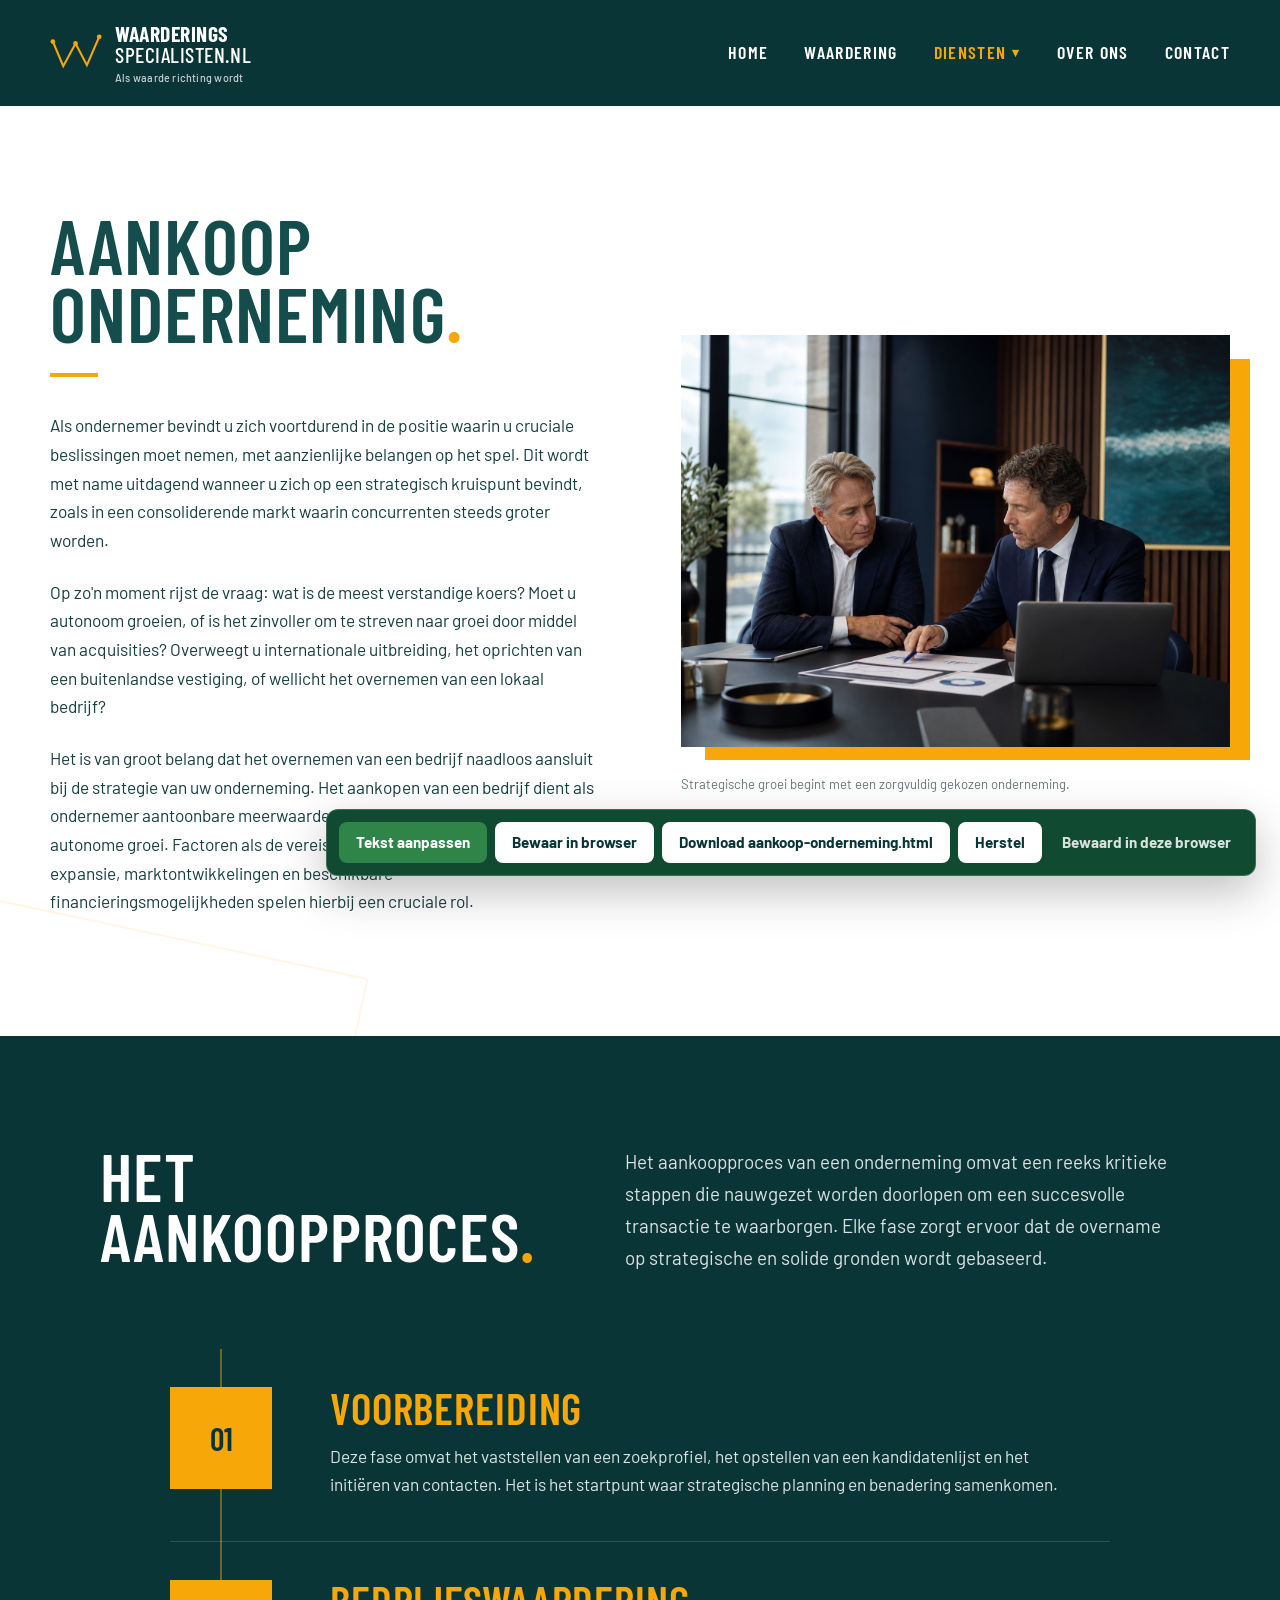
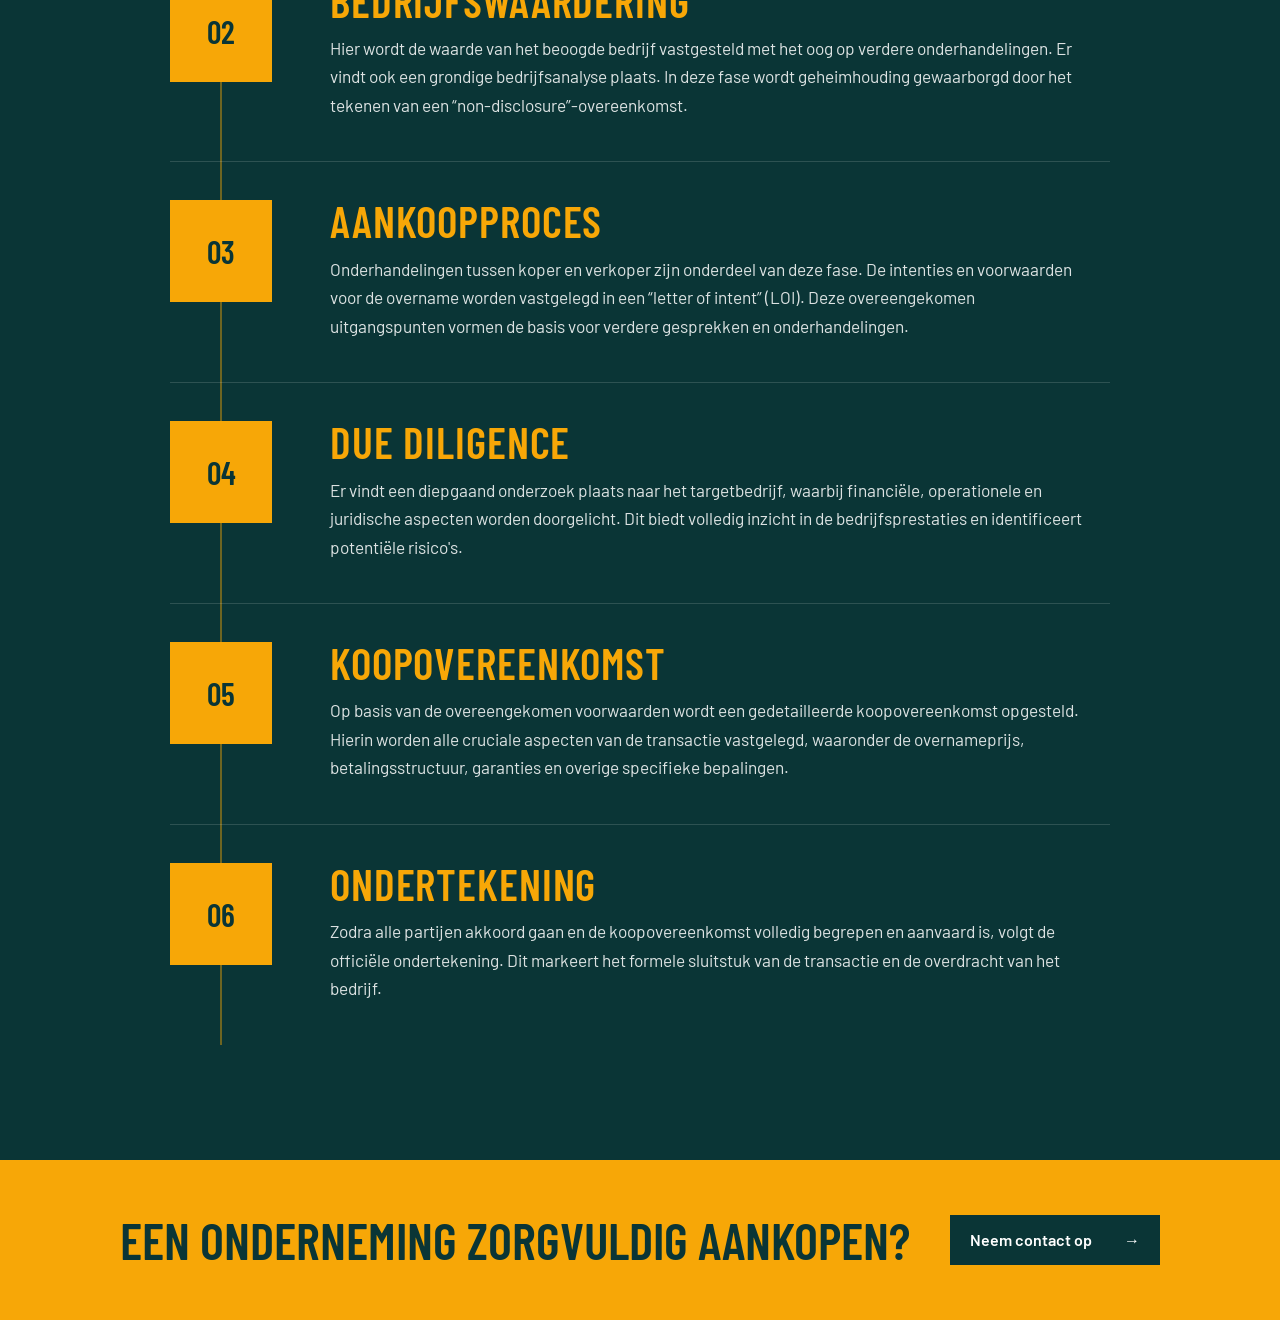
==== commit 526fb71a: "Add files via upload Update waarderen pagina en navigatie" ====
--- a/aankoop-onderneming.html
+++ b/aankoop-onderneming.html
@@ -21,13 +21,7 @@
     </a>
     <nav class="main-nav" aria-label="Hoofdnavigatie">
       <a href="index.html#home">Home</a>
-      <div class="nav-dropdown">
-        <button class="nav-dropdown-toggle" type="button" aria-expanded="false">Waardering <span>▾</span></button>
-        <div class="dropdown-menu">
-          <a href="aanleiding-waardering.html">Aanleiding waardering</a>
-          <a href="waarderen.html">Waarderen</a>
-        </div>
-      </div>
+      <a href="waarderen.html">Waardering</a>
       <div class="nav-dropdown services-dropdown">
         <button class="nav-dropdown-toggle active" type="button" aria-expanded="false">Diensten <span>▾</span></button>
         <div class="dropdown-menu services-menu">
--- a/styles.css
+++ b/styles.css
@@ -40,24 +40,29 @@
 .main-nav a.active { color: var(--gold); }
 .nav-dropdown { position: relative; }
 .nav-dropdown-toggle { display: flex; align-items: center; gap: 6px; padding: 0; border: 0; background: transparent; cursor: pointer; }
+.nav-dropdown-toggle:focus { outline: none; }
+.nav-dropdown-toggle:focus-visible { outline: 2px solid rgba(247, 166, 0, .55); outline-offset: 6px; border-radius: 3px; }
 .nav-dropdown-toggle span { color: var(--gold); font-size: .75em; transition: transform .2s ease; }
 .nav-dropdown.open .nav-dropdown-toggle span, .nav-dropdown:hover .nav-dropdown-toggle span { transform: rotate(180deg); }
-.dropdown-menu { position: absolute; top: calc(100% + 19px); left: -18px; width: 245px; padding: 8px; background: var(--white); box-shadow: 0 16px 42px rgba(3,35,36,.22); opacity: 0; visibility: hidden; transform: translateY(-7px); transition: opacity .18s ease, transform .18s ease, visibility .18s ease; }
+.dropdown-menu { position: absolute; top: calc(100% + 19px); left: -18px; width: 285px; padding: 10px; border-radius: 2px 18px 18px 18px; background: rgba(255,255,255,.98); box-shadow: 0 22px 48px rgba(3,35,36,.18); opacity: 0; visibility: hidden; transform: translateY(-7px); transition: opacity .18s ease, transform .18s ease, visibility .18s ease; }
 .nav-dropdown:hover .dropdown-menu, .nav-dropdown:focus-within .dropdown-menu, .nav-dropdown.open .dropdown-menu { opacity: 1; visibility: visible; transform: translateY(0); }
-.dropdown-menu a { display: flex; align-items: center; justify-content: space-between; padding: 13px 12px; color: var(--teal); text-decoration: none; text-transform: none; font: 600 1rem/1.25 var(--body); letter-spacing: 0; }
-.dropdown-menu a:hover, .dropdown-menu a:focus-visible { color: var(--white); background: var(--teal); }
-.dropdown-menu a::after { content: "→"; color: var(--gold); }
+.dropdown-menu a { display: flex; align-items: center; justify-content: space-between; gap: 20px; padding: 15px 16px; border-radius: 14px; color: var(--teal); text-decoration: none; text-transform: none; font: 650 .98rem/1.25 var(--body); letter-spacing: 0; transition: background .18s ease, color .18s ease, transform .18s ease; }
+.dropdown-menu a + a { margin-top: 4px; }
+.dropdown-menu a:hover, .dropdown-menu a:focus-visible { color: var(--teal-dark); background: rgba(247, 166, 0, .13); transform: translateX(2px); }
+.dropdown-menu a::after { content: "→"; display: inline-flex; align-items: center; justify-content: center; width: 27px; height: 27px; flex: 0 0 auto; border-radius: 999px; color: var(--gold); background: rgba(247, 166, 0, .12); font-weight: 800; transition: background .18s ease, transform .18s ease; }
+.dropdown-menu a:hover::after, .dropdown-menu a:focus-visible::after { background: var(--gold); color: var(--teal-dark); transform: translateX(2px); }
 .dropdown-menu .pending { color: #718282; cursor: default; }
 .dropdown-menu .pending::after { display: none; }
 .dropdown-menu small { font-size: .65rem; font-weight: 500; }
-.services-menu { left: -60px; width: 265px; }
+.services-menu { left: -60px; width: 295px; }
 .services-dropdown.open > .services-menu, .services-dropdown:hover > .services-menu, .services-dropdown:focus-within > .services-menu { opacity: 1; visibility: visible; transform: translateY(0); }
 .submenu-parent { position: relative; }
-.submenu-toggle { display: flex; align-items: center; justify-content: space-between; width: 100%; padding: 13px 12px; border: 0; color: var(--teal); background: transparent; cursor: pointer; font: 600 1rem/1.25 var(--body); text-align: left; }
-.submenu-toggle span { color: var(--gold); font-size: 1.25rem; transition: transform .2s ease; }
-.submenu-toggle:hover, .submenu-toggle:focus-visible, .submenu-parent.submenu-open > .submenu-toggle { color: var(--white); background: var(--teal); }
+.submenu-toggle { display: flex; align-items: center; justify-content: space-between; width: 100%; gap: 20px; padding: 15px 16px; border: 0; border-radius: 14px; color: var(--teal); background: transparent; cursor: pointer; font: 650 .98rem/1.25 var(--body); text-align: left; transition: background .18s ease, color .18s ease, transform .18s ease; }
+.submenu-toggle span { display: inline-flex; align-items: center; justify-content: center; width: 27px; height: 27px; flex: 0 0 auto; border-radius: 999px; color: var(--gold); background: rgba(247, 166, 0, .12); font-size: 1.15rem; transition: transform .2s ease, background .18s ease, color .18s ease; }
+.submenu-toggle:hover, .submenu-toggle:focus-visible, .submenu-parent.submenu-open > .submenu-toggle { color: var(--teal-dark); background: rgba(247, 166, 0, .13); transform: translateX(2px); }
+.submenu-toggle:hover span, .submenu-toggle:focus-visible span, .submenu-parent.submenu-open > .submenu-toggle span { color: var(--teal-dark); background: var(--gold); }
 .submenu-parent.submenu-open > .submenu-toggle span { transform: translateX(3px); }
-.services-submenu { position: absolute; z-index: 2; top: -8px; left: calc(100% + 8px); width: 330px; padding: 8px; background: var(--teal-dark); box-shadow: 0 16px 42px rgba(3,35,36,.28); opacity: 0; visibility: hidden; transform: translateX(-8px); transition: opacity .18s ease, transform .18s ease, visibility .18s ease; }
+.services-submenu { position: absolute; z-index: 2; top: -10px; left: calc(100% + 10px); width: 350px; padding: 10px; border-radius: 2px 18px 18px 18px; background: var(--teal-dark); box-shadow: 0 22px 48px rgba(3,35,36,.24); opacity: 0; visibility: hidden; transform: translateX(-8px); transition: opacity .18s ease, transform .18s ease, visibility .18s ease; }
 .submenu-parent:hover .services-submenu, .submenu-parent:focus-within .services-submenu, .submenu-parent.submenu-open .services-submenu { opacity: 1; visibility: visible; transform: translateX(0); }
 .services-submenu a { color: var(--white); }
 .services-submenu a:hover, .services-submenu a:focus-visible { color: var(--teal-dark); background: var(--gold); }
@@ -95,10 +100,14 @@
 .section-title h2 { margin: 0; font: 600 clamp(3.8rem, 5.4vw, 5.5rem)/.9 var(--display); text-transform: uppercase; letter-spacing: .02em; }
 .section-title h2 span { color: var(--gold); }
 .gold-line { width: 48px; height: 4px; margin-top: 28px; background: var(--gold); }
-.text-content { max-width: 760px; }
-.text-content p { max-width: 760px; margin: 0 0 24px; font-size: 1.14rem; line-height: 1.62; text-align: justify; text-align-last: left; hyphens: none; text-wrap: pretty; }
-.text-content .lead { max-width: 860px; margin-bottom: 30px; color: var(--teal-dark); font-size: clamp(1.85rem, 2.65vw, 2.65rem); line-height: 1.18; font-weight: 650; letter-spacing: -.015em; }
+.text-content { max-width: 700px; }
+.text-content p { max-width: 680px; margin: 0 0 24px; font-size: 1.1rem; line-height: 1.64; text-align: left; hyphens: none; text-wrap: pretty; }
+.text-content .lead { max-width: 860px; margin-bottom: 18px; color: var(--teal-dark); font-size: clamp(1.85rem, 2.65vw, 2.65rem); line-height: 1.18; font-weight: 650; letter-spacing: -.015em; text-align: left; text-align-last: left; }
 .text-content .lead span { color: var(--gold); font-style: italic; font-weight: 700; }
+.text-content .bridge-text { max-width: 680px; margin-bottom: 34px; padding: 0; color: rgba(6, 63, 61, .9); font-size: 1.03rem; line-height: 1.68; text-align: left; }
+.text-content .bridge-text a { color: var(--teal-dark); font-weight: 650; text-decoration: none; border-bottom: 1px solid rgba(6, 63, 61, .28); }
+.text-content .bridge-text a:hover, .text-content .bridge-text a:focus-visible { color: #0f5c57; border-bottom-color: var(--gold); }
+.text-content .form-intro { max-width: 620px; margin: 8px 0 14px; color: var(--teal-dark); font-size: 1.02rem; line-height: 1.55; font-weight: 650; }
 .no-break { white-space: nowrap; }
 .contact-link { display: inline-block; margin-top: 8px; color: #b87900; font-weight: 600; text-decoration: underline; text-decoration-thickness: 1px; text-underline-offset: 6px; }
 .contact-link span { margin-left: 8px; }
@@ -310,55 +319,55 @@
 .subpage-footer { display: grid; grid-template-columns: 1fr auto; align-items: center; gap: 40px; padding: 55px max(38px, calc((100vw - 1040px) / 2)); color: var(--teal-dark); background: var(--gold); }
 .subpage-footer h2 { margin: 0; font: 600 3.2rem/.9 var(--display); text-transform: uppercase; }
 .subpage-footer a { display: inline-flex; gap: 32px; padding: 15px 20px; color: var(--white); background: var(--teal-dark); text-decoration: none; font-weight: 600; }
+.subpage-footer.empty-footer { min-height: 92px; padding: 0; }
 
 /* Waarderen */
-.valuing-intro { position: relative; overflow: hidden; padding: 105px 38px 115px; background: var(--white); }
+.valuing-intro { position: relative; overflow: hidden; padding: 88px 38px 105px; background: var(--white); }
 .valuing-intro::after { content: ""; position: absolute; left: -110px; bottom: -150px; width: 430px; height: 260px; opacity: .1; border: 2px solid var(--gold); transform: rotate(12deg); }
-.valuing-grid { position: relative; z-index: 1; display: grid; grid-template-columns: 1fr 1fr; gap: 82px; align-items: center; width: min(1180px, 100%); margin: 0 auto; }
-.valuing-copy h1 { margin: 0 0 27px; color: var(--teal); font: 600 clamp(4.2rem, 6vw, 6rem)/.92 var(--display); text-transform: uppercase; letter-spacing: .02em; }
+.valuing-grid { position: relative; z-index: 1; width: min(1180px, 100%); margin: 0 auto; }
+.valuing-copy { display: grid; grid-template-columns: minmax(280px, .9fr) minmax(0, 1.1fr); gap: clamp(96px, 9vw, 150px); align-items: start; }
+.valuing-copy h1 { margin: -.08em 0 0; color: var(--teal); font: 700 clamp(5rem, 7.2vw, 7.6rem)/.82 var(--display); text-transform: uppercase; letter-spacing: .02em; }
 .valuing-copy h1 span { color: var(--gold); }
 .valuing-copy .gold-line { margin: 0 0 32px; }
-.valuing-copy p { margin: 0 0 24px; font-size: 1.08rem; line-height: 1.68; }
+.valuing-text { max-width: 560px; }
+.valuing-copy p { margin: 0 0 15px; font-size: 1.08rem; line-height: 1.58; }
 .valuing-copy p:last-of-type { margin-bottom: 0; }
-.dcf-link { color: #ad7300; font-weight: 600; text-decoration: underline; text-decoration-thickness: 2px; text-underline-offset: 4px; }
-.dcf-link:hover, .dcf-link:focus-visible { color: var(--teal); }
-.valuing-image { position: relative; }
-.valuing-image::before { content: ""; position: absolute; z-index: -1; left: 24px; right: -20px; top: 24px; bottom: -20px; background: var(--gold); }
-.valuing-image img { display: block; width: 100%; aspect-ratio: 4 / 3; object-fit: cover; }
-.image-caption { display: block; margin-top: 30px; color: #667878; font-size: .82rem; }
-.why-valuing { position: relative; padding: 105px 38px 110px; background-image: linear-gradient(rgba(255,255,255,.92), rgba(255,255,255,.92)), url("assets/hero-advisory.png"); background-size: cover; background-position: center; }
+.dcf-link { color: var(--teal-dark); font-weight: 650; text-decoration: none; border-bottom: 1px solid rgba(6, 63, 61, .28); }
+.dcf-link:hover, .dcf-link:focus-visible { color: #0f5c57; border-bottom-color: var(--gold); }
+.valuing-image { position: relative; margin-top: 10px; }
+.valuing-image::before { content: ""; position: absolute; z-index: -1; left: 30px; right: -14px; top: 34px; bottom: -14px; border-radius: 0 34px 34px 34px; background: rgba(247, 166, 0, .22); }
+.valuing-image img { display: block; width: 100%; aspect-ratio: 4 / 3; object-fit: cover; border-radius: 0 30px 30px 30px; box-shadow: 0 24px 54px rgba(3,35,36,.16); }
+.image-caption { display: inline-block; margin-top: 18px; padding-left: 18px; border-left: 3px solid rgba(247, 166, 0, .45); color: #667878; font-size: .86rem; line-height: 1.5; }
+.why-valuing { position: relative; padding: 105px 38px 110px; background: #f8faf8; }
 .why-valuing::before { content: ""; position: absolute; inset: 20px; border: 1px solid rgba(21,76,76,.12); pointer-events: none; }
-.why-valuing-inner { position: relative; width: min(980px, 100%); margin: 0 auto; }
-.why-valuing h2 { margin: 0; color: var(--teal); font: 600 clamp(3.8rem, 5vw, 5.2rem)/.92 var(--display); text-align: center; text-transform: uppercase; }
+.why-valuing-inner { position: relative; display: grid; grid-template-columns: minmax(280px, .9fr) minmax(0, 1.1fr); gap: clamp(96px, 9vw, 150px); align-items: start; width: min(1180px, 100%); margin: 0 auto; }
+.why-valuing h2 { margin: -.08em 0 0; color: var(--teal); font: 700 clamp(5rem, 7.2vw, 7.6rem)/.82 var(--display); text-align: left; text-transform: uppercase; letter-spacing: .02em; }
 .why-valuing h2 span { color: var(--gold); }
-.why-valuing .gold-line { margin: 27px auto 42px; }
-.why-valuing p { margin: 0 0 27px; font-size: 1.18rem; line-height: 1.7; }
+.why-valuing .gold-line { display: none; }
+.why-valuing-text { max-width: 560px; }
+.why-valuing p { margin: 0 0 15px; font-size: 1.08rem; line-height: 1.58; }
 .why-valuing p:last-child { margin-bottom: 0; }
 .why-valuing a { color: #9b6800; font-weight: 600; text-decoration: underline; text-decoration-thickness: 2px; text-underline-offset: 4px; }
 .why-valuing a:hover, .why-valuing a:focus-visible { color: var(--teal); }
 .reason-row { scroll-margin-top: 100px; }
 .dcf-section { scroll-margin-top: 90px; overflow: hidden; color: var(--ink); background: var(--white); }
-.dcf-heading { display: flex; align-items: flex-end; justify-content: space-between; gap: 50px; padding: 85px max(38px, calc((100vw - 1180px) / 2)); color: var(--white); background: var(--teal-dark); }
+.dcf-heading { padding: 85px max(38px, calc((100vw - 1180px) / 2)); color: var(--white); background: var(--teal-dark); }
 .dcf-section h2 { max-width: 760px; margin: 0; font: 600 clamp(4rem, 6vw, 6.2rem)/.86 var(--display); text-transform: uppercase; letter-spacing: .015em; }
 .dcf-section h2 span { color: var(--gold); }
-.back-to-intro { display: inline-flex; align-items: center; gap: 12px; flex: 0 0 auto; padding: 15px 19px; color: var(--teal-dark); background: var(--gold); font-weight: 600; text-decoration: none; transition: transform .2s ease, background .2s ease; }
-.back-to-intro:hover, .back-to-intro:focus-visible { transform: translateY(-2px); background: var(--gold-soft); }
-.back-to-intro span { font-size: 1.2rem; }
-.dcf-story { display: grid; grid-template-columns: 1fr 1fr; gap: 82px; align-items: center; width: min(1180px, calc(100% - 76px)); margin: 0 auto; padding: 105px 0; }
-.dcf-story-two { background: #eef3f2; box-shadow: 0 0 0 100vmax #eef3f2; clip-path: inset(0 -100vmax); }
-.dcf-copy { position: relative; z-index: 1; }
-.dcf-number { margin: 0 0 12px !important; color: var(--gold); font: 500 4.8rem/.75 var(--display); }
-.dcf-copy h3 { margin: 0; color: var(--teal); font: 600 clamp(2.8rem, 4.2vw, 4.2rem)/.92 var(--display); text-transform: uppercase; letter-spacing: .015em; }
-.dcf-copy .gold-line { margin: 24px 0 32px; }
-.dcf-copy p { margin: 0 0 22px; font-size: 1.08rem; line-height: 1.65; }
+.dcf-story { width: min(980px, calc(100% - 76px)); margin: 0 auto; padding: 86px 0; }
+.dcf-story-two { padding-top: 0; }
+.dcf-copy { position: relative; z-index: 1; padding: clamp(34px, 5vw, 56px); background: #f8faf8; }
+.dcf-story-two .dcf-copy { background: #eef3f2; }
+.dcf-number { margin: 0 0 18px !important; color: var(--gold); font: 500 3.6rem/.8 var(--display); }
+.dcf-copy h3 { margin: 0 0 26px; color: var(--teal); font: 600 clamp(2.5rem, 3.7vw, 3.7rem)/.94 var(--display); text-transform: uppercase; letter-spacing: .015em; }
+.dcf-copy p { margin: 0 0 18px; font-size: 1.08rem; line-height: 1.62; }
 .dcf-copy p:last-child { margin-bottom: 0; }
 .dcf-image { position: relative; z-index: 1; margin: 0; }
 .dcf-image::before { content: ""; position: absolute; z-index: -1; top: 22px; left: 22px; right: -18px; bottom: -18px; background: var(--gold); }
 .dcf-story-two .dcf-image::before { left: -18px; right: 22px; }
 .dcf-image img { display: block; width: 100%; aspect-ratio: 4 / 3; object-fit: cover; }
-.dcf-return { display: flex; justify-content: center; padding: 42px 38px; background: var(--gold); }
-.dcf-return a { display: inline-flex; align-items: center; gap: 12px; color: var(--white); background: var(--teal-dark); padding: 15px 20px; font-weight: 600; text-decoration: none; }
-.dcf-return a:hover, .dcf-return a:focus-visible { color: var(--gold); }
+.dcf-form-bridge { display: grid; justify-items: start; width: min(980px, calc(100% - 76px)); margin: 0 auto 92px; padding-top: 8px; }
+.dcf-form-bridge p { max-width: 620px; margin: 0 0 8px; color: var(--teal-dark); font-size: 1.18rem; line-height: 1.5; font-weight: 700; }
 
 /* Verkoop onderneming */
 .sale-intro { position: relative; overflow: hidden; padding: 105px 38px 120px; background: var(--white); }
@@ -426,16 +435,16 @@
   .contact-band > a { width: fit-content; }
   .subpage .site-header { padding-bottom: 24px; }
   .reason-intro { padding-top: 90px; }
-  .valuing-grid, .dcf-story { grid-template-columns: 1fr; }
   .sale-intro-grid, .sale-process-heading { grid-template-columns: 1fr; }
   .session-details-grid { grid-template-columns: 1fr; gap: 60px; }
-  .valuing-grid { gap: 65px; }
+  .valuing-copy { grid-template-columns: 1fr; gap: 34px; }
+  .valuing-copy h1 { position: static; }
+  .valuing-text { max-width: 760px; }
+  .why-valuing-inner { grid-template-columns: 1fr; gap: 34px; }
+  .why-valuing-text { max-width: 760px; }
   .sale-intro-grid { gap: 65px; }
   .sale-process-heading { gap: 35px; }
   .dcf-heading { align-items: flex-start; flex-direction: column; }
-  .dcf-story { gap: 58px; }
-  .dcf-story-two .dcf-copy { grid-row: 1; }
-  .dcf-story-two .dcf-image { grid-row: 2; }
   .why-valuing { padding-top: 90px; }
 }
 
@@ -485,25 +494,22 @@
   .subpage-footer { grid-template-columns: 1fr; padding: 45px 18px; }
   .subpage-footer h2 { font-size: 2.7rem; }
   .valuing-intro { padding: 74px 18px 90px; }
-  .valuing-grid { gap: 48px; }
+  .valuing-copy { gap: 28px; }
   .valuing-copy h1 { font-size: 3.8rem; }
   .valuing-copy p { font-size: 1rem; }
-  .valuing-image::before { left: 12px; right: -10px; top: 12px; bottom: -10px; }
   .why-valuing { padding: 75px 18px 80px; }
   .why-valuing::before { inset: 10px; }
-  .why-valuing h2 { font-size: 3.5rem; text-align: left; }
-  .why-valuing .gold-line { margin-left: 0; }
-  .why-valuing p { font-size: 1.05rem; }
+  .why-valuing-inner { gap: 28px; }
+  .why-valuing h2 { font-size: 3.8rem; text-align: left; }
+  .why-valuing p { font-size: 1rem; }
   .dcf-heading { gap: 30px; padding: 65px 18px; }
   .dcf-section h2 { font-size: 3.55rem; }
-  .back-to-intro { width: 100%; justify-content: space-between; }
   .dcf-story { width: calc(100% - 36px); padding: 78px 0; gap: 46px; }
   .dcf-number { font-size: 4rem; }
   .dcf-copy h3 { font-size: 3rem; }
   .dcf-copy p { font-size: 1rem; }
   .dcf-image::before { top: 12px; left: 12px; right: -9px; bottom: -9px; }
   .dcf-story-two .dcf-image::before { left: -9px; right: 12px; }
-  .dcf-return { padding: 35px 18px; }
   .sale-intro { padding: 74px 18px 90px; }
   .session-page .sale-copy h1 { font-size: clamp(2.6rem, 13vw, 3.6rem); }
   .session-details { padding: 78px 18px; }
